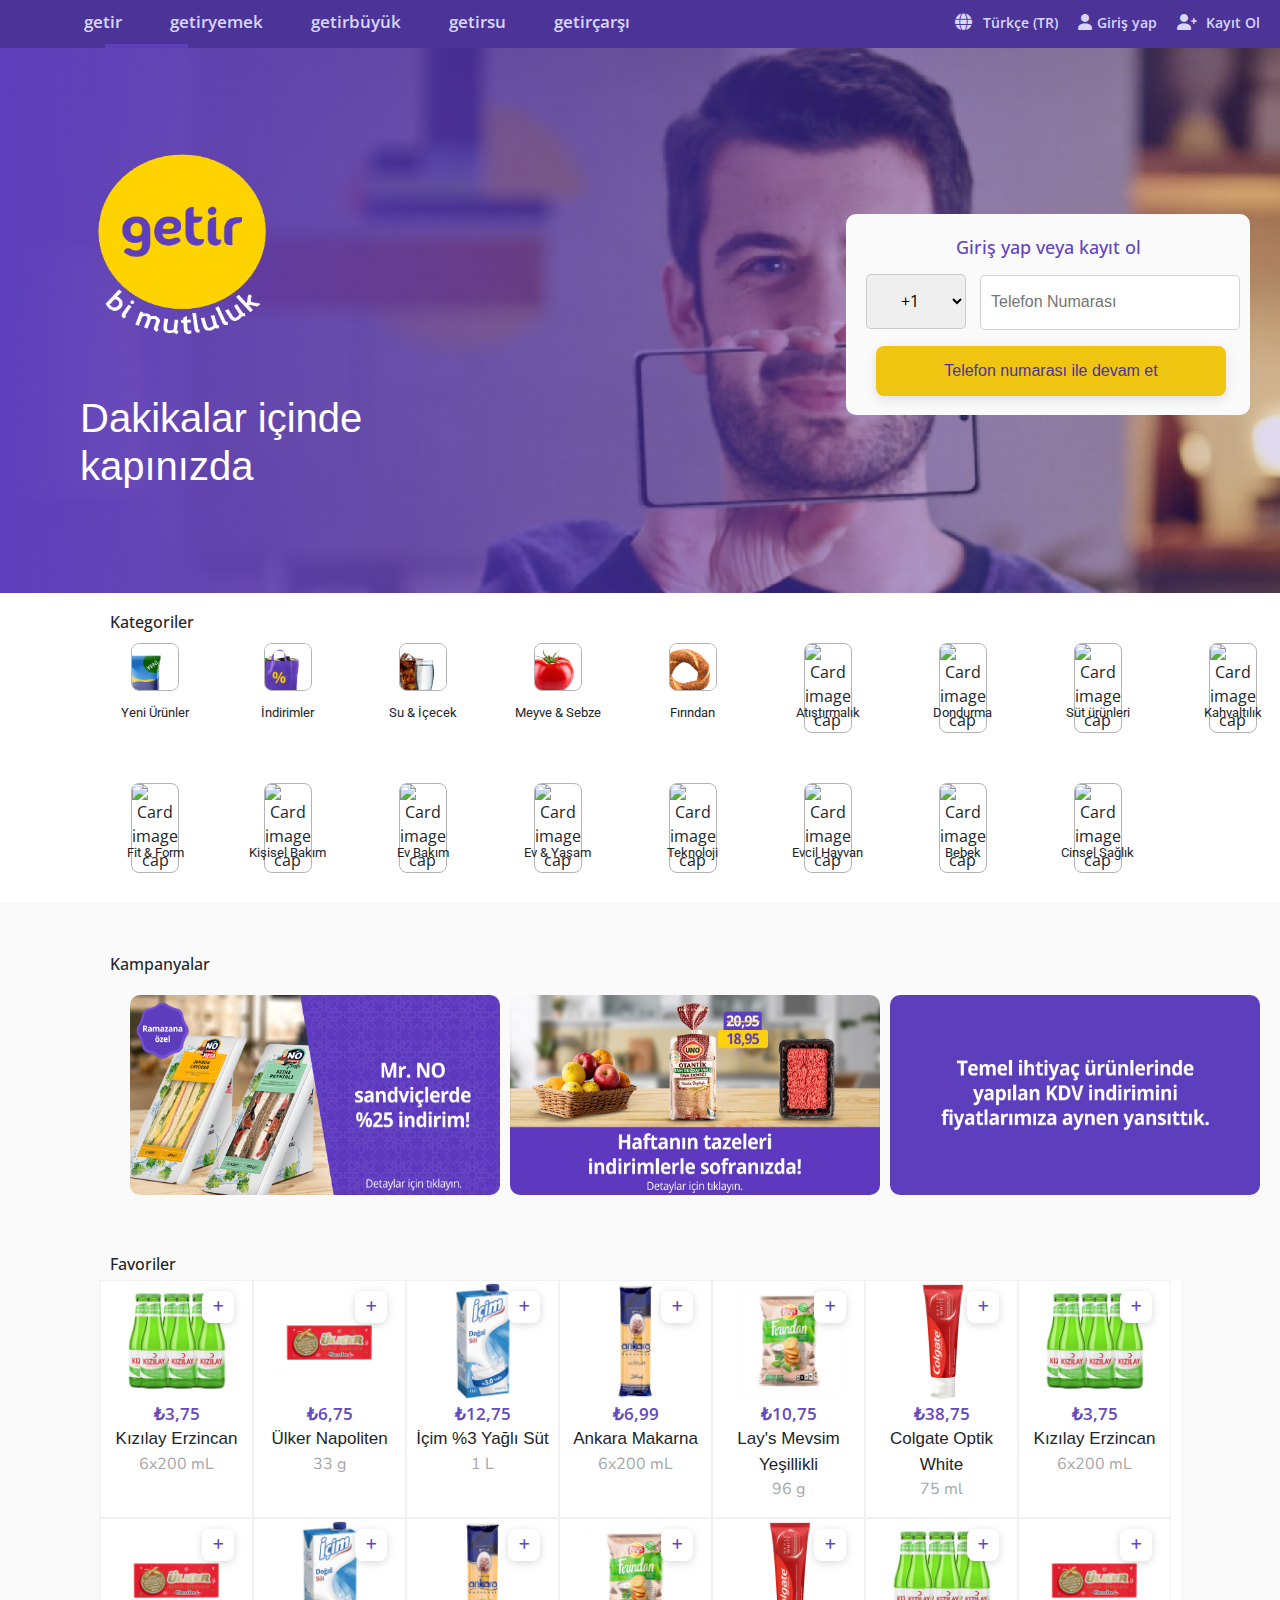
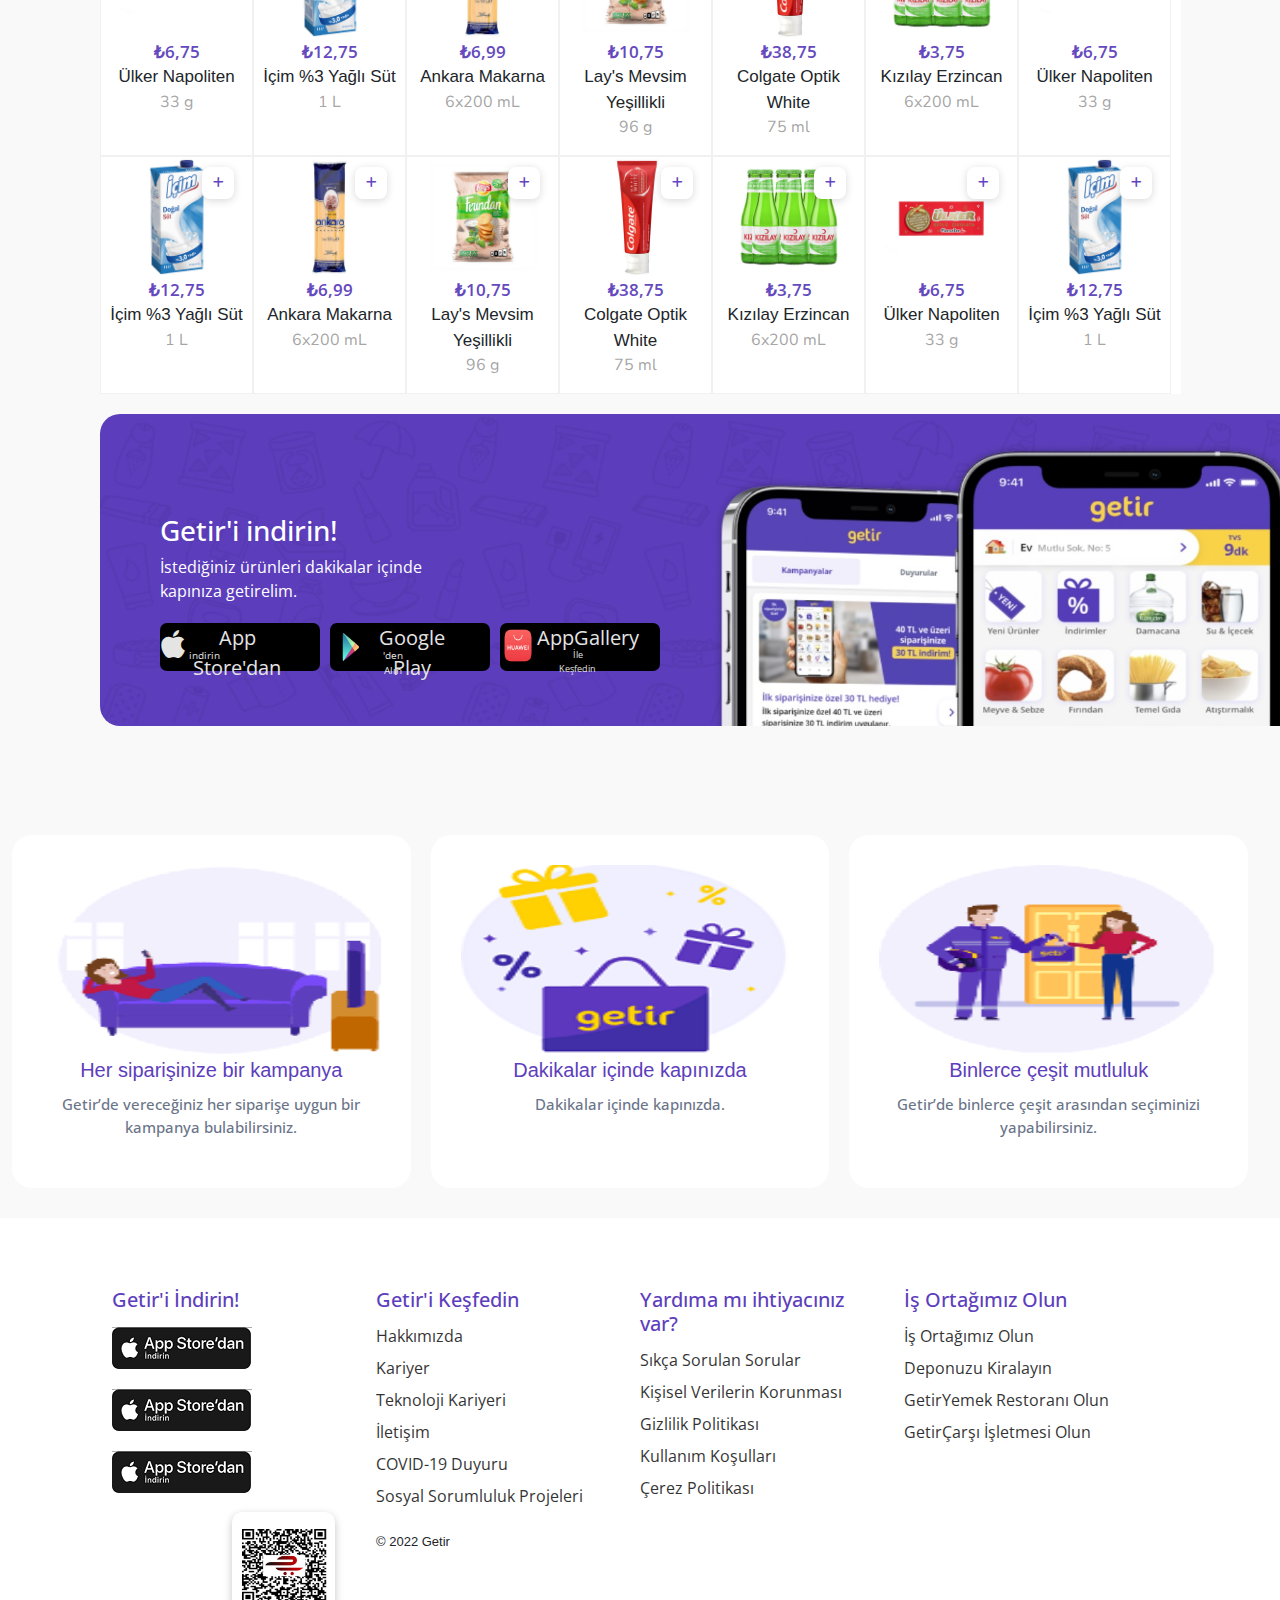
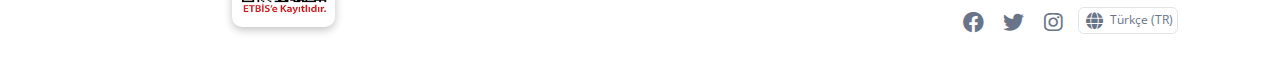
==== index.html @ e1d10ac1 "initial" ====
<!DOCTYPE html>
<html lang="en">

<head>
  <meta charset="UTF-8" />
  <meta http-equiv="X-UA-Compatible" content="IE=edge" />
  <meta name="viewport" content="width=device-width, initial-scale=1.0" />
  <link rel="stylesheet" href="style.css" />
  <link rel="stylesheet" href="./assets/bootstrap-5.1.3-dist/css/bootstrap.min.css">
  <link rel="stylesheet" href="./assets/fontawesome/css/all.css" />
 
  <!-- Kategori-->
  <link rel="preconnect" href="https://fonts.googleapis.com">
<link rel="preconnect" href="https://fonts.gstatic.com" crossorigin>
<link href="https://fonts.googleapis.com/css2?family=Nunito+Sans:wght@200&family=Open+Sans:wght@300&family=Roboto:wght@100;300;400&family=Ubuntu+Condensed&display=swap" rel="stylesheet">


  <link rel="preconnect" href="https://fonts.googleapis.com">
  <link rel="preconnect" href="https://fonts.gstatic.com" crossorigin>
  <link
    href="https://fonts.googleapis.com/css2?family=Nunito+Sans:wght@200&family=Open+Sans:wght@300&family=Ubuntu+Condensed&display=swap"
    rel="stylesheet">
  <!--HEADER-->
  <link rel="preconnect" href="https://fonts.googleapis.com">
  <link rel="preconnect" href="https://fonts.gstatic.com" crossorigin>
  <link
    href="https://fonts.googleapis.com/css2?family=Nunito+Sans:wght@200&family=Open+Sans:wght@300&family=Roboto:wght@100;300&family=Ubuntu+Condensed&display=swap"
    rel="stylesheet">



  <link rel="preconnect" href="https://fonts.googleapis.com">
  <link rel="preconnect" href="https://fonts.gstatic.com" crossorigin>
  <link href="https://fonts.googleapis.com/css2?family=Nunito+Sans:wght@200&family=Ubuntu+Condensed&display=swap"
    rel="stylesheet">



  <link rel="preconnect" href="https://fonts.googleapis.com" />
  <link rel="preconnect" href="https://fonts.gstatic.com" crossorigin />
  <link href="https://fonts.googleapis.com/css2?family=Ubuntu+Condensed&display=swap" rel="stylesheet" />

  <title>Document</title>
</head>

<body>
  
  <section class="container-fluid p-0  ">
    <div class="header  ">
       
      <div class="tab">
        <button class="tablinks " onclick="openCity(event, 'getirbutton')">
          getir
        </button>
        <button class="tablinks " onclick="openCity(event, 'getiryemek')">
          getiryemek
        </button>
        <button class="tablinks "  onclick="openCity(event, 'getiryemek')">
          getirbüyük
        </button>
        <button class="tablinks " onclick="openCity(event, 'getiryemek')">
          getirsu
        </button>
        <button class="tablinks" onclick="openCity(event, 'getiryemek')">
          getirçarşı
        </button>
      </div>
      <div class="tab-left">
          <button class="left-btn" id="lnBtn">
            <a><i class="fa-solid fa-globe lan-icon"></i></a> <span class="ln-title">Türkçe (TR)</span>
          </button>
          <button class="left-btn" id="signinBtn" onclick="showSignInModal()">
            <i class="fa-solid fa-user hdr-btn"></i><span class="ln-title">Giriş yap</span> 
          </button>
          <button class="left-btn" id="signUpBtn" type="button" onclick="showSignUpModal()">
            <i class="fa-solid fa-user-plus hdr-btn"></i>
            <span class="ln-title">Kayıt Ol</span>  
          </button>
  
        </div>
  
    </div>

    <div id="getirbutton" class="tabcontent">
      <div class="slider">
        <div class="slide">
          <div class="slide-image">
            <img src="assets/images/slide1.png" />
          </div>
          <div class="slide-image">
            <img src="assets/images/slider2.jpg" />
          </div>
          <div class="slide-image">
            <img src="assets/images/slider3.jpg" />
          </div>
          <div class="slide-image">
            <img src="assets/images/slider4.jpg" />
          </div>
        </div>
        <div class="slide-right">
          <img src="assets/images/getirlogo.png" class="logo" />
          <h3 class="slogan">Dakikalar içinde kapınızda</h3>
        </div>
        <div class="slide-left">
          <div class="title-left">
            <span>
              Giriş yap veya kayıt ol
            </span>
          </div>
          <div class="phone-num mt-4">
            <form class="cntry-code2">
              <select class="cntry-code">
                <option value="1">+1</option>
                <option value="2">+2</option>
                <option value="3">+3</option>
                <option value="4">+4</option>
              </select>

              <input class="entr-phne" type="tel" placeholder="Telefon Numarası">

          </div>
          <button class="phone-btn" type="button" onclick="showSignInModal()">
            Telefon numarası ile devam et

          </button>
        </div>

      </div>
      <h6 class="title-cat">Kategoriler</h6>
      <div class="category">

        <div class="cat-img">
          <div class="card-category-cont">
            <img class="card-img-top" src="assets/images/yeniürün.jpeg" alt="Card image cap" id="yeniurunımg" onclick="openCategoryPage()">
             <div class="card-body">
             <span class="card-text-s">Yeni Ürünler</span>
            </div>
          </div>
          <div class="card-category-cont">
            <img class="card-img-top" src="assets/images/indirim.jpeg" alt="Card image cap" id="indirimlerımg"onclick="openCategoryPage()" >
            <div class="card-body">
              <p class="card-text-s">İndirimler</p>
            </div>
          </div>
          <div class="card-category-cont">
            <img class="card-img-top" src="assets/images/suicecek.jpeg" alt="Card image cap" id="suicecekImg" onclick="openCategoryPage()">
            <div class="card-body">
              <p class="card-text-s">Su & İçecek</p>
            </div>
          </div>

          <div class="card-category-cont">
            <img class="card-img-top" src="assets/images/meyvesbze.jpeg" alt="Card image cap" id="meyvesebzeImg" onclick="openCategoryPage()">
            <div class="card-body">
              <p class="card-text-s">Meyve & Sebze</p>
            </div>
          </div>
          <div class="card-category-cont">
            <img class="card-img-top" src="assets/images/fırından.jpeg" alt="Card image cap" id="fırındanImg" onclick="openCategoryPage()">
            <div class="card-body">
              <p class="card-text-s">Fırından</p>
            </div>
          </div>
          <div class="card-category-cont">
            <img class="card-img-top" src="https://cdn.getir.com/cat/56dfe03cf82055030022cdc0_1619242841966_1619242842053.jpeg" alt="Card image cap"id="atıstırmalıkImg" onclick="openCategoryPage()">
            <div class="card-body">
              <p class="card-text-s">Atıştırmalık</p>
            </div>
          </div>
          <div class="card-category-cont">
            <img class="card-img-top" src="https://cdn.getir.com/cat/55bca8484dcda90c00e3aa80_1619242741382_1619242741482.jpeg" alt="Card image cap"id="dondurmaImg" onclick="openCategoryPage()">
            <div class="card-body">
              <p class="card-text-s">Dondurma</p>
            </div>
          </div>

          <div class="card-category-cont">
            <img class="card-img-top" src="https://cdn.getir.com/cat/5cfe685e25d48100016b7ea6_b05535e0-a936-4c79-8d89-10db178a928c.jpeg" alt="Card image cap" onclick="openCategoryPage()">
            <div class="card-body">
              <p class="card-text-s">Süt ürünleri</p>
            </div>
          </div>
          <div class="card-category-cont">
            <img class="card-img-top" src="http://cdn.getir.com/cat/61a78ebbdea800061135fd19_1ae7279d-6ab8-4ee1-b58b-9a29695ad314.jpeg" alt="Card image cap" onclick="openCategoryPage()">
            <div class="card-body">
              <p class="card-text-s">Kahvaltılık</p>
            </div>
          </div>
          <div class="card-category-cont">
            <img class="card-img-top" src="http://cdn.getir.com/cat/551430043427d5010a3a5c5d_1619242660025_1619242660107.jpeg" alt="Card image cap" onclick="openCategoryPage()">
            <div class="card-body">
              <p class="card-text-s">Yiyecek</p>
            </div>
          </div>
          <div class="card-category-cont">
            <img class="card-img-top" src="http://cdn.getir.com/cat/57e2996551f3ee030027e28b_1619242858559_1619242858642.jpeg" alt="Card image cap" onclick="openCategoryPage()">
            <div class="card-body">
              <p class="card-text-s">Fit & Form</p>
            </div>
          </div>
          <div class="card-category-cont">
            <img class="card-img-top" src="http://cdn.getir.com/cat/551430043427d5010a3a5c5c_1619242651249_1619242651335.jpeg" alt="Card image cap" onclick="openCategoryPage()">
            <div class="card-body">
              <p class="card-text-s">Kişisel Bakım</p>
            </div>
          </div>
          <div class="card-category-cont">
            <img class="card-img-top" src="http://cdn.getir.com/cat/55449fdf02632e11003c2da8_1619242719523_1619242719602.jpeg" alt="Card image cap" onclick="openCategoryPage()">
            <div class="card-body">
              <p class="card-text-s">Ev Bakım</p>
            </div>
          </div>
          <div class="card-category-cont">
            <img class="card-img-top" src="https://cdn.getir.com/cat/5b06b056b883b700044e3e4c_1619242916956_1619242917048.jpeg" alt="Card image cap" onclick="openCategoryPage()">
            <div class="card-body">
              <p class="card-text-s">Ev & Yaşam</p>
            </div>
          </div>
          <div class="card-category-cont">
            <img class="card-img-top" src="http://cdn.getir.com/cat/551430043427d5010a3a5c62_1619242697597_1619242697702.jpeg" alt="Card image cap" onclick="openCategoryPage()">
            <div class="card-body">
              <p class="card-text-s">Teknoloji</p>
            </div>
          </div>
          <div class="card-category-cont">
            <img class="card-img-top" src="https://cdn.getir.com/cat/551430043427d5010a3a5c63_1619242711604_1619242711687.jpeg" alt="Card image cap" onclick="openCategoryPage()">
            <div class="card-body">
              <p class="card-text-s">Evcil Hayvan</p>
            </div>
          </div>
          <div class="card-category-cont">
            <img class="card-img-top" src="http://cdn.getir.com/cat/551430043427d5010a3a5c5b_1619242620186_1619242620271.jpeg" alt="Card image cap" onclick="openCategoryPage()">
            <div class="card-body">
              <p class="card-text-s">Bebek</p>
            </div>
          </div>
          <div class="card-category-cont">
            <img class="card-img-top" src="https://cdn.getir.com/cat/559c07b093be370c0063dd29_a16cbca7-4f5a-46fc-8f45-45d8e899f57d.jpeg" alt="Card image cap" onclick="openCategoryPage()">
            <div class="card-body">
              <p class="card-text-s">Cinsel Sağlık</p>
            </div>
          </div>
          
        </div>
      </div>


      <div class="campaign">
        <h6 class="title-cat t-camp">Kampanyalar</h6>
        <div class="camp-image">
          <img src="assets/images/kmpn1.jpeg" alt="" class="camp-img img" id="lastClone">
        </div>
        <div class="camp-image">
          <img src="assets/images/kmpn2.jpeg" alt="" class="camp-img img">

        </div>
        <div class="camp-image">
          <img src="assets/images/kmpn3.jpeg" alt="" class="camp-img img">

        </div>
        <div class="camp-image">
          <img src="assets/images/kmpn4.jpeg" alt="" class="camp-img2 img">

        </div>
        <div class="camp-image">
          <img src="assets/images/kmpn4.jpeg" alt="" class="camp-img2 img">

        </div>
        <div class="camp-image">
          <img src="assets/images/kmpn1.jpeg" alt="" class="camp-img2 img" id="firstClone">

        </div>

      </div>

      <h6 class="title-cat t-camp">Favoriler</h6>
      <div class="fav-product">
        <div class="product-card">
          <div class="p-image">
            <img src="assets/images/soda.jpeg" alt="" class="p-img">
            <p class="p-price">₺3,75</p>
            <h7 class="p-name">Kızılay Erzincan</h7>
            <p class="p-width"> 6x200 mL </p>

          </div>
           <div class="add-btn-container">
          <i class="fa-solid fa-plus add-btn-fav" onclick="showSignInModal()"></i>
          </div>
        </div>
        <div class="product-card">
          <div class="p-image">
            <img src="assets/images/çikolata.jpeg" alt="" class="p-img">
            <p class="p-price">₺6,75</p>
            <h7 class="p-name">Ülker Napoliten</h7>
            <p class="p-width"> 33 g </p>

          </div>
          <div class="add-btn-container">
            <i class="fa-solid fa-plus add-btn-fav" onclick="showSignInModal()"></i>
            </div>
        </div>
        <div class="product-card">
          <div class="p-image">
            <img src="assets/images/süt.jpeg" alt="" class="p-img">
            <p class="p-price">₺12,75</p>
            <h7 class="p-name">İçim %3 Yağlı Süt</h7>
            <p class="p-width"> 1 L </p>
          </div>
          <div class="add-btn-container">
            <i class="fa-solid fa-plus add-btn-fav" onclick="showSignInModal()"></i>
            </div>
        </div>
        <div class="product-card">
          <div class="p-image">
            <img src="assets/images/makarna.jpeg" alt="" class="p-img">
            <p class="p-price">₺6,99</p>
            <h7 class="p-name">Ankara Makarna</h7>
            <p class="p-width"> 6x200 mL </p>
          </div>
          <div class="add-btn-container">
            <i class="fa-solid fa-plus add-btn-fav" onclick="showSignInModal()"></i>
            </div>
        </div>
        <div class="product-card">
          <div class="p-image">
            <img src="assets/images/cips.jpeg" alt="" class="p-img">
            <p class="p-price">₺10,75</p>
            <h7 class="p-name">Lay's Mevsim Yeşillikli</h7>
            <p class="p-width"> 96 g </p>

          </div>
          <div class="add-btn-container">
            <i class="fa-solid fa-plus add-btn-fav" onclick="showSignInModal()"></i>
            </div>
        </div>
        <div class="product-card">
          <div class="p-image">
            <img src="assets/images/mcun.jpeg" alt="" class="p-img">
            <p class="p-price">₺38,75</p>
            <h7 class="p-name">Colgate Optik White</h7>
            <p class="p-width">75 ml </p>

          </div>
          <div class="add-btn-container">
            <i class="fa-solid fa-plus add-btn-fav" onclick="showSignInModal()"></i>
            </div>
        </div>
        <div class="product-card">
          <div class="p-image">
            <img src="assets/images/soda.jpeg" alt="" class="p-img">
            <p class="p-price">₺3,75</p>
            <h7 class="p-name">Kızılay Erzincan</h7>
            <p class="p-width"> 6x200 mL </p>

          </div>
          <div class="add-btn-container">
            <i class="fa-solid fa-plus add-btn-fav" onclick="showSignInModal()"></i>
            </div>
        </div>
        <div class="product-card">
          <div class="p-image">
            <img src="assets/images/çikolata.jpeg" alt="" class="p-img">
            <p class="p-price">₺6,75</p>
            <h7 class="p-name">Ülker Napoliten</h7>
            <p class="p-width"> 33 g </p>

          </div>
          <div class="add-btn-container">
            <i class="fa-solid fa-plus add-btn-fav" onclick="showSignInModal()"></i>
            </div> 
        </div>
        <div class="product-card">
          <div class="p-image">
            <img src="assets/images/süt.jpeg" alt="" class="p-img">
            <p class="p-price">₺12,75</p>
            <h7 class="p-name">İçim %3 Yağlı Süt</h7>
            <p class="p-width"> 1 L </p>
          </div>
          <div class="add-btn-container">
            <i class="fa-solid fa-plus add-btn-fav" onclick="showSignInModal()"></i>
            </div>
        </div>
        <div class="product-card">
          <div class="p-image">
            <img src="assets/images/makarna.jpeg" alt="" class="p-img">
            <p class="p-price">₺6,99</p>
            <h7 class="p-name">Ankara Makarna</h7>
            <p class="p-width"> 6x200 mL </p>
          </div>
          <div class="add-btn-container">
            <i class="fa-solid fa-plus add-btn-fav" onclick="showSignInModal()"></i>
            </div>
        </div>
        <div class="product-card">
          <div class="p-image">
            <img src="assets/images/cips.jpeg" alt="" class="p-img">
            <p class="p-price">₺10,75</p>
            <h7 class="p-name">Lay's Mevsim Yeşillikli</h7>
            <p class="p-width"> 96 g </p>

          </div>
          <div class="add-btn-container">
            <i class="fa-solid fa-plus add-btn-fav" onclick="showSignInModal()"></i>
            </div>
        </div>
        <div class="product-card">
          <div class="p-image">
            <img src="assets/images/mcun.jpeg" alt="" class="p-img">
            <p class="p-price">₺38,75</p>
            <h7 class="p-name">Colgate Optik White</h7>
            <p class="p-width">75 ml </p>

          </div>
          <div class="add-btn-container">
            <i class="fa-solid fa-plus add-btn-fav" onclick="showSignInModal()"></i>
            </div>
        </div>
        <div class="product-card">
          <div class="p-image">
            <img src="assets/images/soda.jpeg" alt="" class="p-img">
            <p class="p-price">₺3,75</p>
            <h7 class="p-name">Kızılay Erzincan</h7>
            <p class="p-width"> 6x200 mL </p>

          </div>
          <div class="add-btn-container">
            <i class="fa-solid fa-plus add-btn-fav" onclick="showSignInModal()"></i>
            </div>
        </div>
        <div class="product-card">
          <div class="p-image">
            <img src="assets/images/çikolata.jpeg" alt="" class="p-img">
            <p class="p-price">₺6,75</p>
            <h7 class="p-name">Ülker Napoliten</h7>
            <p class="p-width"> 33 g </p>

          </div>
          <div class="add-btn-container">
            <i class="fa-solid fa-plus add-btn-fav" onclick="showSignInModal()"></i>
            </div>
        </div>
        <div class="product-card">
          <div class="p-image">
            <img src="assets/images/süt.jpeg" alt="" class="p-img">
            <p class="p-price">₺12,75</p>
            <h7 class="p-name">İçim %3 Yağlı Süt</h7>
            <p class="p-width"> 1 L </p>
          </div>
          <div class="add-btn-container">
            <i class="fa-solid fa-plus add-btn-fav" onclick="showSignInModal()"></i>
            </div>
        </div>
        <div class="product-card">
          <div class="p-image">
            <img src="assets/images/makarna.jpeg" alt="" class="p-img">
            <p class="p-price">₺6,99</p>
            <h7 class="p-name">Ankara Makarna</h7>
            <p class="p-width"> 6x200 mL </p>
          </div>
          <div class="add-btn-container">
            <i class="fa-solid fa-plus add-btn-fav" onclick="showSignInModal()"></i>
            </div>
        </div>
        <div class="product-card">
          <div class="p-image">
            <img src="assets/images/cips.jpeg" alt="" class="p-img">
            <p class="p-price">₺10,75</p>
            <h7 class="p-name">Lay's Mevsim Yeşillikli</h7>
            <p class="p-width"> 96 g </p>

          </div>
          <div class="add-btn-container">
            <i class="fa-solid fa-plus add-btn-fav" onclick="showSignInModal()"></i>
            </div>
        </div>
        <div class="product-card">
          <div class="p-image">
            <img src="assets/images/mcun.jpeg" alt="" class="p-img">
            <p class="p-price">₺38,75</p>
            <h7 class="p-name">Colgate Optik White</h7>
            <p class="p-width">75 ml </p>

          </div>
          <div class="add-btn-container">
            <i class="fa-solid fa-plus add-btn-fav" onclick="showSignInModal()"></i>
            </div>
        </div>
        <div class="product-card">
          <div class="p-image">
            <img src="assets/images/soda.jpeg" alt="" class="p-img">
            <p class="p-price">₺3,75</p>
            <h7 class="p-name">Kızılay Erzincan</h7>
            <p class="p-width"> 6x200 mL </p>

          </div>
          <div class="add-btn-container">
            <i class="fa-solid fa-plus add-btn-fav" onclick="showSignInModal()"></i>
            </div>
        </div>
        <div class="product-card">
          <div class="p-image">
            <img src="assets/images/çikolata.jpeg" alt="" class="p-img">
            <p class="p-price">₺6,75</p>
            <h7 class="p-name">Ülker Napoliten</h7>
            <p class="p-width"> 33 g </p>

          </div>
          <div class="add-btn-container">
            <i class="fa-solid fa-plus add-btn-fav" onclick="showSignInModal()"></i>
            </div>
        </div>
        <div class="product-card">
          <div class="p-image">
            <img src="assets/images/süt.jpeg" alt="" class="p-img">
            <p class="p-price">₺12,75</p>
            <h7 class="p-name">İçim %3 Yağlı Süt</h7>
            <p class="p-width"> 1 L </p>
          </div>
          <div class="add-btn-container">
            <i class="fa-solid fa-plus add-btn-fav" onclick="showSignInModal()"></i>
            </div>
        </div>









      </div>

      <div class="getir-banner">
        <img src="assets/images/banner.jpg" class="banner-img">
        <div class="banner-right">
          <h3 class="">Getir'i indirin!</h3>
          <p>İstediğiniz ürünleri dakikalar içinde kapınıza getirelim.</p>
          <div class="app-container">
            <div class="app-btn">
              <div class="title-icon">
                <i class="fa-brands fa-apple app-icon"></i>

                <p class="app-title">App Store'dan </p>
              </div>
              <span class="down">indirin</span>

            </div>
            <div class="app-btn">
              <div class="title-icon">
                <img src="assets/images/googleplay.png" class="googleplay">

                <p class="app-title">Google Play </p>
              </div>
              <span class="gp-title">'den Alın</span>

            </div>
            <div class="app-btn">
              <div class="title-icon">
                <img src="assets/images/appgallery.png" class="appgallery">

                <p class="app-title">AppGallery </p>
                <span class="gal-title">İle Keşfedin</span>
              </div>


            </div>
          </div>

        </div>
      </div>
    </div> <!-- getir button bitiş SİLME-->

    <div id="getiryemekbutton" class="tabcontent"></div>
  </section>
  <section class="card-down container-fluid">
    <div class="card1">
      <img src="assets/images/card1.png" class="card-img">
      <p class="card-title">Her siparişinize bir kampanya</p>
      <p class="card-desc">Getir’de vereceğiniz her siparişe uygun bir kampanya bulabilirsiniz.</p>
    </div>
    <div class="card1">
      <img src="assets/images/x.png" class="card-img">
      <p class="card-title">Dakikalar içinde kapınızda</p>
      <p class="card-desc">Dakikalar içinde kapınızda.</p>
    </div>
    <div class="card1">
      <img src="assets/images/card2.png" class="card-img">
      <p class="card-title">Binlerce çeşit mutluluk</p>
      <p class="card-desc">Getir’de binlerce çeşit arasından seçiminizi yapabilirsiniz.</p>
    </div>

  </section>
  <div class="footer-clean">
    <footer>
      <div class="container-fluid">
        <div class="row footer-des ">
          <div class="col-sm-4 col-md-3 item ">
            <h5>Getir'i İndirin!</h5>
            <div class="app-container2">
              <img src="assets/images/appstore.png" class="footer-app">
              <img src="assets/images/appstore.png" class="footer-app">
              <img src="assets/images/appstore.png" class="footer-app">
            </div>
          </div>
          <div class="col-sm-4 col-md-3 item ">
            <h5>Getir'i Keşfedin</h5>
            <ul>
              <li><a href="#">Hakkımızda</a></li>
              <li><a href="#">Kariyer</a></li>
              <li><a href="#">Teknoloji Kariyeri</a></li>
              <li><a href="#">İletişim</a></li>
              <li><a href="#">COVID-19 Duyuru</a></li>
              <li><a href="#">Sosyal Sorumluluk Projeleri</a></li>
            </ul>
          </div>
          <div class="col-sm-4 col-md-3 item qr">
            <h5>Yardıma mı ihtiyacınız var?</h5>
            <ul>
              <li><a href="#">Sıkça Sorulan Sorular</a></li>
              <li><a href="#">Kişisel Verilerin Korunması</a></li>
              <li><a href="#">Gizlilik Politikası</a></li>
              <li><a href="#">Kullanım Koşulları</a></li>
              <li><a href="#">Çerez Politikası</a></li>

            </ul>
          </div>
          <div class="col-sm-4 col-md-3 item qr">
            <h5>İş Ortağımız Olun</h5>
            <ul>
              <li><a href="#">İş Ortağımız Olun</a></li>
              <li><a href="#">Deponuzu Kiralayın</a></li>
              <li><a href="#">GetirYemek Restoranı Olun</a></li>
              <li><a href="#">GetirÇarşı İşletmesi Olun</a></li>
            </ul>
          </div>
          <div class="col-sm-4 col-md-3 item qr ">
            <div class="qr-img"></div>
            <img src="assets/images/qr.png" class="qr-image">

          </div>

          <div class=" col-sm-4 col-md-3 ">


            <p class="copyright"> © 2022 Getir </p>


          </div>
          <div class="icon">
            <a><i class="fa-brands fa-facebook icons"></i> </a>
            <a><i class="fa-brands fa-twitter icons"> </i></a>
            <a><i class="fa-brands fa-instagram icons"></i> </a>
            <div class="language">
              <a><i class="fa-solid fa-globe lan-icon"></i> </a>
              <p>Türkçe (TR)</p>
            </div>
          </div>
        </div>
      </div>
    </footer>
  </div>

  <!--MODAL PART-->

  <div id="changeLanguageModal" class="getir-modals">

    <!-- Modal content -->
    <div class="modal-content-language">
      <span class="close-Language-Modal" id="closeLN">&times;</span>
      <h7 class="modal-title">Dil değiştir</h7>

      <div class="form-check-lan">
        <input class="form-check-input1" type="radio" name="flexRadioDefault" id="trbtn" checked>
        <label class="form-check-label1" for="flexRadioDefault1">
          Türkçe
        </label>
        <img class="ln-tr-flag" src="assets/images/tr-flag.png">
        <hr class="new">

        <input class="form-check-input2" type="radio" name="flexRadioDefault" id="engbtn">
        <label class="form-check-label2" for="flexRadioDefault2">
          English
        </label>
        <img class="lan-flag" src="assets/images/usa.jpg">

      </div>
      <button class="update-btn2" id="upBtn">Güncelle</button>
    </div>

  </div>


  <div id="signInUpModal" class="getir-modals">

    <!-- Modal content Giriş yap -->
    <div class="modal-content-signIn">
      <span class="close-signIn-model" id="closeSignIn">&times;</span>
      <h7 class="modal-title">Giriş yap veya kayıt ol</h7>

      <div class="phone-num mt-4">
        <form class="cntry-code2">
          <select class="cntry-code">
            <option value="1">+1</option>
            <option value="2">+2</option>
            <option value="3">+3</option>
            <option value="4">+4</option>
          </select>

          <input class="entr-phne" type="tel" placeholder="Telefon Numarası" id="phonenum">

      </div>
      <button class="phone-btn" type="button" id="phoneBtn" onclick="showSignUpModal() ">
        Telefon numarası ile devam et

      </button>
      <p class="kvkk-info">Kişisel verilerinize dair Aydınlatma Metni için <a
          href="https://getir.com/yardim/kvkk/"><strong>tıklayınız.</strong></a>
      </p>
      <div class="modal-down">
        <p>Hala kayıt olmadınız mı? <a href="#" id="movesignup" onclick="showSignUpModal() "><strong>Kayıt Ol</strong></a></p>
      </div>
    </div>

  </div>
  <div id="signUp" class="getir-modals">

    <!-- Modal content -->
    <div class="modal-content-signup">
      <span class="close-signUp-modal" id="closeSignUp">&times;</span>
      <h7 class="modal-title "><strong>Kayıt Ol</strong></h7>

      <div class="phone-num mt-4">
        <form class="cntry-code2">
          <select class="cntry-code">
            <option value="1">+1</option>
            <option value="2">+2</option>
            <option value="3">+3</option>
            <option value="4">+4</option>
          </select>

          <input class="entr-phne" type="tel" placeholder="Telefon Numarası">

      </div>
      <form class="sign-up">
        <div class="mb-3 form-style">
          <input type="text" class=" form-cntrl" placeholder="Ad Soyad">


        </div>
        <div class="mb-3 form-style">

          <input type="email" class=" form-cntrl" id="exampleInputEmail1" aria-describedby="emailHelp"
            placeholder="E-mail">

        </div>
        <div class="check-model3">
          <input type="checkbox" checked="checked" class="checkbox-m3">
          <span class="checkmarkk"></span>
          <p class="check-desc">Getir'in bana özel kampanya, tanıtım fırsatlarından haberdar olmak istiyorum.</p>
        </div>
      </form>
      <ul class="desc-kvkk-inf">
        <li>
          <p class="kvkk-info">Kayıt olmakla<a href="https://getir.com/yardim/kullanim-kosullari/"> Kullanım
              Koşulları</a>'nı onaylamış olursunuz. </p>
        </li>
        <li>
          <p class="kvkk-info">Kişisel verilerinize dair Aydınlatma Metni için <a
              href="https://getir.com/yardim/kvkk/">tıklayınız.</a></p>
        </li>
      </ul>
      <div class="">
        <button class="signup-btn">Kayıt Ol</button>
      </div>
      <div class="modal-down">
        <p>Getir'e üyeyseniz <a href="#" id="movesignin" onclick="showSignInModal()">Giriş yap </a></p>
      </div>
    </div>

  </div>


  <script src="getir.js"></script>
  <script src="index.js"></script>

</body>

</html>
---- style.css ----
:root {
  --bg-color: #4c3398;
  --bttn-color: #5d3ebc;
  --ornge-clr:#f0c512;
  --color-gray-storm:#697488;
  --font-fam: "Ubuntu Condensed", sans-serif;
  --white-col:white;
  --getir-color:#ffd300;
}
body {
  position: relative;
  margin: 0px;
  font-family: "Open Sans", "Helvetica Neue", Helvetica, Arial, "sans-serif";
}
.container-fluid {
  max-width: 1500px;
  width: 100%;
  font-family: var(--font-fam);
  background-color: rgb(249 249 250);
}

*{
  margin:0;
  padding: 0;
  font-family: "Open Sans", "Helvetica Neue", Helvetica, Arial, "sans-serif";
}

.header {
 width: 100%;
 position: relative;
 display: flex;
 color: var(--white-col);
 background-color: var(--bg-color) ;

}
.tab{
 display: flex;
 width: 100%;
}
.tablinks {
 border: none;
 color: rgb(215 214 251);
 border-top: 10px;
 text-align: center;
 font-size: 17px;
 border-top-left-radius: 10px;
 border-top-right-radius: 10px;
 font-weight: 600;
 position: relative;
 padding: 5px 22px;
 background-color: transparent;
 text-align: center;
 text-decoration: none;
 display: inline-block;
 margin: 4px 2px;
 cursor: pointer;
 left: 60px;
}

.tab .tablinks:hover {
 background-color: var(--bttn-color);
}
.tab .tablinks:active {
 background-color: var(--bttn-color);
 color: var(--ornge-clr);
}
.tab .tablinks:focus{
 color: var(--ornge-clr);
}
.tab-left{
 width: 720px;
 display: flex;
 justify-content: flex-end;
 margin-left: 120px;

}
.left-btn{
 border: none;
 color: rgb(215 214 251);
 border-top: 10px;
 background-color: var(--bg-color);
 margin-right: 20px;
}
/**/
.getir-modals {
  display: none; /* Hidden by default */
  position: fixed; /* Stay in place */
  z-index: 1; /* Sit on top */
  padding-top: 340px; /* Location of the box */
  top: 0;
  width: 100%; /* Full width */
  height: 100%; /* Full height */
  background-color: rgb(167, 31, 31); /* Fallback color */
  background-color: rgba(0,0,0,0.4); /* Black w/ opacity */
}

/* Modal Content */
.modal-content-language {
  background-color: #fefefe;
  margin: auto;
  padding: 20px;
  border: 1px solid #888;
  width: 445px;
  height:298px;
  text-align: center;
  border-radius: 10px;
  align-items: center;

}
.modal-content-signIn {
  background-color: #fefefe;
  margin: auto;
  padding: 20px;
  border: 1px solid #888;
  width: 446px;
  height:338px;
  text-align: center;
  border-radius: 10px;
  align-items: center;
  position: relative;
  bottom:100px;

}
.modal-content-signIn .phone-num{
  top:20px;
}
.modal-content-signIn .phone-btn{
  top:30px;
}
.modal-content-signIn .close-signIn-model{
  color: #000000;
  float: right;
  font-size: 28px;
  font-weight: bold;
}
.close-signIn-model:hover,
.close-signIn-model:focus {
  
  text-decoration: none;
  cursor: pointer;
}

.modal-content-signup{
  background-color: #fefefe;
  margin: auto;
  padding: 20px;
  border: 1px solid #888;
  width: 446px;
  height:613px;
  text-align: center;
  border-radius: 10px;
  align-items: center;
  position: relative;
  bottom:200px;
  
  

}
.modal-content-signup .phone-num{
  top:20px;
  margin-right: 0px;
}
.modal-content-signup .entr-phne{
  width: 271px;
  height: 55px; 
}
.modal-content-signup .cntry-code{
  width:100px;
  position:relative;
  right:20px;
 
}
input[type=checkbox] {
  accent-color: var(--bttn-color);
}

.modal-content-signup ul{
  position: relative;
  top:20px;
  right:10px;
 }
 .modal-content-signup ul li{
 color:rgb(93 62 188);
 }

 .modal-content-signup ul a{
 color:rgb(123 98 200);
  
 }
 .desc-kvkk-inf{
   margin-top: 0px;
 }

.modal-content-signup .kvkk-info{
 position: relative;
 margin-top: 0px;

}
.modal-content-signup .close-signUp-modal{
  color: #000000;
  float: right;
  font-size: 28px;
  font-weight: bold;
}

.close-signUp-modal:hover,
.close-signUp-modal:focus {
  
  text-decoration: none;
  cursor: pointer;
}
.modal-content-signup .modal-down{
  width: 445px;
  margin-top:20px;
  height:65px;
  right:0;
  text-align: center;
  
 
}
.modal-content-signup .modal-down p{
 font-size:15px;
 color:rgb(105, 112, 122);
 position: relative;
 top:20px;
}
.modal-content-signup .modal-down a{
  font-size:15px;
  color:rgb(93 62 188);
  text-decoration: none;
  
 }
.check-model3{
  margin-top:60px;
  display: flex;
}

.checkbox-m3{
  position: relative;
  width:30px;
  height: 30px;
  margin-right: 10px;
 
}
.signup-btn{
  width: 400px;
  margin-top:50px;
  height:50px;
  border-radius: 8px;
  background-color: rgb(93 62 188);
  color:var(--white-col);
  border:none;
}

.check-desc{
  color:rgb(184 184 184);
  font-size:13px;
  text-align: justify;
}

.form-style{
  position: relative;
  top:40px;
}
.form-cntrl{
  height:60px ;
  width:400px;
  border-radius:5px;
  border-color: #a4a3a37d;
  border-width: 1.5px;
}
.form-cntrl:hover{

border:2px solid var(--bttn-color);  
}
.signup-btn:hover{
  background-color:#7652e1;
}








/* The Close Button */
.close-Language-Modal {
 
  color: #000000;
  float: right;
  font-size: 28px;
  font-weight: bold;
}

.close-Language-Modal:hover,
.close-Language-Modal:focus {
  
  text-decoration: none;
  cursor: pointer;
}
.modal-title{
  color:var(--bttn-color);
  font-size: 17px;
  position: relative;
  top:10px;
}

.form-check-lan{
  border:1px solid rgba(0, 0, 0, 0.094);
  border-radius: 8px;
  width:400px;
  padding-top:10px;
  position:relative;
  top:30px;
  display: block;
  height:100px;
}
.form-check-label1{
  display: flex;
  position: relative;
  bottom:20px;
  left:50px;
   color:var(--bg-color);
}
.form-check-label2{
  display: flex;
  position: relative;
  bottom:45px;
  left:50px;
   color:var(--bg-color);
}
.form-check-input1{
  position: relative;
  display: flex;
  top:5px;
  left:20px;

}
.form-check-input2{
  position: relative;
  display: flex;
  bottom:20px;
  left:20px;

}
hr{
 background-color:rgba(128, 128, 128, 0.349)!important;
 position: relative;
 bottom:20px;
}

.lan-flag{
  width: 20px;
  height: 20px;
 position: absolute;
 bottom:10px;
 margin-left:160px;
 
}
.ln-tr-flag{
  width: 18px;
  height: 18px;
 position: absolute;
 bottom:60px;
 margin-left:160px;
}
input[type="radio"] {
  
  
  /* Add if not using autoprefixer */
  -webkit-appearance: none;
  /* Remove most all native input styles */
  appearance: none;
 
  /* Not removed via appearance */
  margin: 0;
  font: inherit;
  color: rgba(128, 128, 128, 0.418);
  width: 1.4em;
  height: 1.4em;
  border: 0.15em solid ;
  border-radius: 50%;
  transform: translateY(-0.075em);
  display: grid;
  place-content: center;
}

input[type="radio"]::before {
  content: "";
  width: 0.9em;
  height: 0.9em;
  border-radius: 50%;
  transform: scale(0);
  transition: 120ms  ease-in-out;
  box-shadow: inset 1em 1em var(--bg-color);
  
}
input[type="radio"]:hover {
 color: var(--bg-color);
  
}

input[type="radio"]:checked::before {
  transform: scale(1);
  
}


input[type="radio"]:focus {
  color:#4c3398;
}

.update-btn2{
  position: relative;
  width: 100%;
  height:50px;
  border:none;
  border-radius: 9px;
  top:70px;
  background-color: var(--bg-color);
  color: var(--white-col);
  
}
.update-btn2:hover{
 background-color: #7041fcdc;
}




























.slider {
  position: relative;
  width: 100%;
  overflow: hidden;
  
}
.slide {
  display: flex;
  width: 500%;

  
}
.slide-image{
  width: 100%;
  max-height: 550px;
  
}

.slide-right {
  position: absolute;
  top: 100px;
  left: 80px;
  width: 25%;
  height: 500px;
}
.logo {
  width: 200px;
  height: 200px;
}
.slogan {
  position: relative;
  color: var(--white-col);
  top: 50px;
  font-size: 40px;
  font-weight: 100;
  font-family: "Lucida Sans", "Lucida Sans Regular", "Lucida Grande",
    "Lucida Sans Unicode", Geneva, Verdana, sans-serif, Courier, monospace;
}

.slide-left{
    position: absolute;
    top: 170px;
    right: 30px;
    width: 400;
    height: 201px;
    background-color: #fafafa;
    border-radius: 10px;
    
}
.title-left{
    position: relative;
    text-align: center;
    top:20px;
    font-size: 18px;
    font-family: 'Segoe UI', Tahoma, Geneva, Verdana, sans-serif;
    font-weight: 500;
    color:#6244be;
    

}
.left-btn{
  border: none;
  color: rgb(215 214 251);
  border-top: 10px;
  background-color: var(--bg-color);
  margin-right: 20px;
}
.ln-title{
  font-family:"Open Sans", "Helvetica Neue", Helvetica, Arial, "sans-serif";
  font-size: 14px;
  font-weight: 600;
 
}
.hdr-btn{
  margin-right: 5px;
}
.phone-num{
  margin-left: 20px;
  margin-right:20px;
  height:60px ;
  display:flex;
  position: relative;
  top:8px;
}

.cntry-code{
  width: 100px;
  height: 55px; 
  border-radius:5px;
  border-color: #a4a3a37d;
  border-width: 1.5px;
  text-align: center;
}
 .cntry-code:hover{
  border-color: var(--bg-color);

}


.entr-phne{
  position: relative;
  left:10px;
  width: 260px;
  height: 55px; 
  border-color: #a4a3a37d;
  border-radius:5px;
  border-width: 1.5px;
  border-style: solid;
  font-family:'Segoe UI', Tahoma, Geneva, Verdana, sans-serif;
  
}
::placeholder{
  position: relative;
  left:10px;
}
.entr-phne:hover {
  border-color: var(--bg-color);

}
.phone-btn{
  background-color: var(--ornge-clr);
  color:var(--bg-color);
  position: relative;
  border-radius: 8px;
  height: 50px;
  border:none;
  width: 350px;
  box-shadow: rgba(0, 0, 0, 0.1) 0px 4px 12px;
  font-family:'Segoe UI', Tahoma, Geneva, Verdana, sans-serif;
  font-weight: 500;
  left:30px;
  top:20px;
}
#signInUpModal .phone-btn{
  left:3px;
  width: 370px;
  
}
.kvkk-info{
  margin-top:50px;
  font-size:13px;
  color:rgba(128, 128, 128, 0.728);
  position:relative;
  right:23px;
}
#signInUpModal a{
  color:rgb(96 66 189);
  
}
.modal-down{
  background-color:  rgb(245 245 245);
  width:443px;
  line-height: 24px;
  left:-20px;
  position: relative;
  margin-top:50px;
  border-bottom-left-radius: 10px;
  border-bottom-right-radius:10px ;
  height: 47px;
}
.modal-down p{
position: relative;
top:10px;
color:rgba(128, 128, 128, 0.728);
font-size:13px;
}




.phone-btn:hover{
  background-color: var(--bttn-color);
  color: var(--ornge-clr);
}
.title-cat{
  font-size: 16px;  
  height:40px;
}
h6{
  padding-top:20px;
  padding-left: 110px;
  background-color: var(--white-col);
  left:200px ;
  margin-bottom: 0!important;
}


.category{
 background-color: rgb(255, 255, 255);
 height:270px;
}
.cat-img{
  display: grid;
  grid-template-columns: 130px 135px 135px 135px 135px 135px 135px 135px 135px 100px ;
  grid-template-rows: 100px 100px;
  background-color: var(--white-col);
  margin-left: 90px;
  row-gap: 40px;
  
}
.cat-img .card-category-cont{
  display: flex;
  justify-content: center;
  text-align: center;
}
.card-category-cont img{
  position: absolute;
  width: 48px;
  margin-top:10px;
  border-radius: 8px;
  border:1px solid rgba(135, 135, 135, 0.635);

}
.card-text-s{
  position: relative;
  font-family: roboto;
  margin-top:60px;
  font-family: 'Roboto', sans-serif;
  font-size:13px;
}



.card-category-cont:hover{
  background-color: #9c7dfb1a;
  color:#6d44ea;
}
.t-camp{
  background-color:#fafafa ;
}


.campaign{
  display: flex;
  height:300px;
  margin-top: 32px;
  overflow: hidden;
  background-color: #fafafa;
}

.camp-img {
  position: relative;
  width: 370px;
  max-width: 470px;
  height: 200px;
  right:80px;
  border-radius: 10px;
  margin-right:10px;
  margin-top: 60px;
  overflow: hidden;
}
.camp-img2 {
  position: relative;
  width: 370px;
  max-width: 470px;
  height: 200px;
  border-radius: 10px;
  margin-left:30px;
  left:105px;
  
  
}

.fav-product{
  margin-left: 100px;
  margin-right: 99px;
  background-color: rgb(255, 255, 255);
  margin-top: 5px;
  display: flex;
  flex-wrap: wrap;
  position: relative;
}

.product-card{
  width:153px ;
  max-width: 153px;
  height:238px;
  background-color: var(--white-col);
  border:1px solid rgba(150, 150, 150, 0.128);
  display: flex;
  justify-content: center;
  text-align: center;
}
p{
  margin-bottom: 0!important;
}
.p-image{
  width: 153px;
  max-width: 153px;
}
.p-img{
  width: 120px;
  height:120px; 
}
.add-btn-container{
  position: absolute;
  margin-top: 10px;
  margin-left: 83px;
  width: 32px;
  height: 32px;
  background-color: #ffffff;
  border-radius: 8px;
  box-shadow: rgba(0, 0, 0, 0.15) 0px 2px 8px;
  cursor:pointer;
  display: flex;
  justify-content: center;
  text-align: center;
}
.add-btn-fav{
  position: absolute;
  margin-top: 10px;
  width: 32px;
  height: 32px;
  font-size:12px;
  color:#6346bf;
  
}

.p-price{
  color:#6549be;
  font-size: 17px;
  font-weight: 600;
}
.p-name{
  font-size: 17px;
  font-family: 'Nunito Sans', sans-serif;
  font-family: 'Open Sans', sans-serif;
  font-family: 'Ubuntu Condensed', sans-serif;
}
.p-width{
  font-size: 16px;
  font-weight: 400;
  color:#7e7e7eb6;
  font-family: 'Nunito Sans', sans-serif;
}
.getir-banner{
  width:1232px;
  max-width:1232px;
  height: 412px;
  margin-left: 100px;
  position: relative;
  

}
.banner-img{
  width:1230px;
  max-width:1230px;
  height: 312px;
  border-radius: 20px;
  margin-top: 20px;
 
}
.banner-right{
  position: absolute;
  left:60px;
  width: 25%;
  height: 500px;
  background-color: transparent;
  top:120px;
  color:var(--white-col);


}
.app-container{
  display: flex;
  flex-wrap: nowrap;
  width: 500px;
  height: 48px;
  justify-content: space-between;
}
.app-btn{
  margin-top:20px;
  border-radius: 7px;
  width: 160px;
  height: 48px;
  background-color: black;
  text-align: center;
  display: flex;
  cursor:pointer;
  color:rgb(228 228 228);
}
.app-title{
font-size:20px;
}
.app-icon{
margin-top: 5px;
width:32px;
font-size:32px;
background-color: transparent;
}
.title-icon{
display: flex;
}
.down{
  position: relative;
  margin-top:25px;
  font-size:10px;
  right: 100px;
  font-weight: 200px;
}
.googleplay{
  width: 38px;
}
.gp-title{
  position: relative;
  margin-top:25px;
  font-size:10px;
  right: 80px;
  font-weight: 200px;
}
.appgallery{
  width: 30px;
  height: 35px;
  margin-top:5px ;
  margin-left: 3px;
  margin-right: 4px;
}
.gal-title{
  position: relative;
  margin-top:25px;
  font-size:10px;
  font-size:9px;
  right: 80px;
  font-weight: 200px;
}
.card-body{
  display: flex;
  text-align: center;
  justify-content: center;
  align-items: center;
  width:108px;
}
.card-down{
  position: relative;
  width: 100%;
  height: 412px;
  display: flex;
  align-items: center;
  background-color:rgb(249 249 250);
 justify-content: center;
}
.card1{
  position: relative;
  
  margin-right: 20px;
  width: 500px;
  height:353px;
  border-radius: 20px;
  max-width: 400px;
  background-color: var(--white-col);
  display: flex;
  flex-direction: column;
  
  align-items: center;
  padding: 30px;
}
.card-img{
  
  width: 10px;
  height: 190px;
}
.card-title{
  font-size:20px;
  color:var(--bttn-color);
  font-weight: 900px;
  font-family: arial;
 
}
.card-desc{
  margin-top: 8px;
    text-align: center;
    color: var(--color-gray-storm);
    font-size: 15px;
    line-height: 23px;
    font-weight:500;
    font-family:'Open Sans';
}
.row{
  background-color: var(--white-col);
}
.footer-clean{
  margin-top:70px;
}
.footer-clean h3 {
 
  margin-bottom:12px;
  font-weight:bold;
  font-size:16px;
}

.app-container2{
  display: block;
  width: 500px;
  height: 48px;
 
}

.footer-clean ul {
  padding:0;
  list-style:none;
  line-height:2;
  font-size:16px;
  margin-bottom:0;
  
}

.footer-clean ul a {
  color:rgb(0, 0, 0);
  text-decoration:none;
  opacity:0.8;
  font-family:'Open Sans';
 
  
}
.footer-app{
  display: block;
  margin-top:15px;
  margin-bottom: 20px;
}
h5{
  font-size: 18px;
  font-weight: 100px!important;
  color:var(--bttn-color);
   
}
.qr-img{
  position: relative;
  background-color:#ffffff;
  width:103px ;
  height: 115px;
  left: 120px;
  box-shadow: rgba(0, 0, 0, 0.24) 0px 3px 8px;
  border-radius: 10px;
  
}
.qr-image{
  position: absolute;
  width: 85px;
  height: 85px;
  top:17px;
  left: 142px;
  
}
.col-md-3{
width:264px!important ;
position: relative;
display: block;
justify-content: space-between;
left: 100px;

}
.footer-des{
  margin-right: 200px;
 
}
.container-fluid .copyright {
  font-size:13px;
  font-family: Arial, Helvetica, sans-serif;
  background-color: var(--white-col);
  position: relative;
  top:20px;
  
}
.icon{
  display: flex;
  justify-content: flex-end;
  font-size: 15px;
  text-align: center;
 color:#697488;
}
.icon >a{
 position: relative;
 bottom:23px;
 right: 90px;
 font-size: 21px;
 line-height:36px;
 
}
.icons{
  margin-right: 10px;
  border-radius: 5px;
  width: 30px;
  height: 30px;
}
.language{
  display: flex;
  border:0.3px solid #69748832;
  width: 100px;
  height:27px;
  border-radius: 6px;
  align-items: center;
  position: relative;
  right: 90px;
  bottom:20px;
  color:#697488;
  font-size:12px;
  font-family: Arial, Helvetica, sans-serif;
}
.language > a{
  font-size:10px;
  position: relative;
  display: flex;
  font-size: 22px;
  line-height:36px;
  text-decoration:none;
  justify-content: flex-end;

  
 }
 .lan-icon{

   font-size: 17px;
   margin: 7px;
   margin-right:7px;
 }
 .language:hover{
   background-color: #7459c421;
   color:#6c4ccb;
 }
 .icons:hover{
  background-color: #7459c421;
  color:#6c4ccb;
  
 }
 
 @media only screen and (max-width:1023px) {
  .tab{
    display:flex;
  }
    .ln-title{
      display: none;
    }
    .tablinks {
      left: 10px;
    }
    .tab-left{
      width: 720px;
      display: flex;
      justify-content: flex-end;
      margin-left: 90px;}

   
}
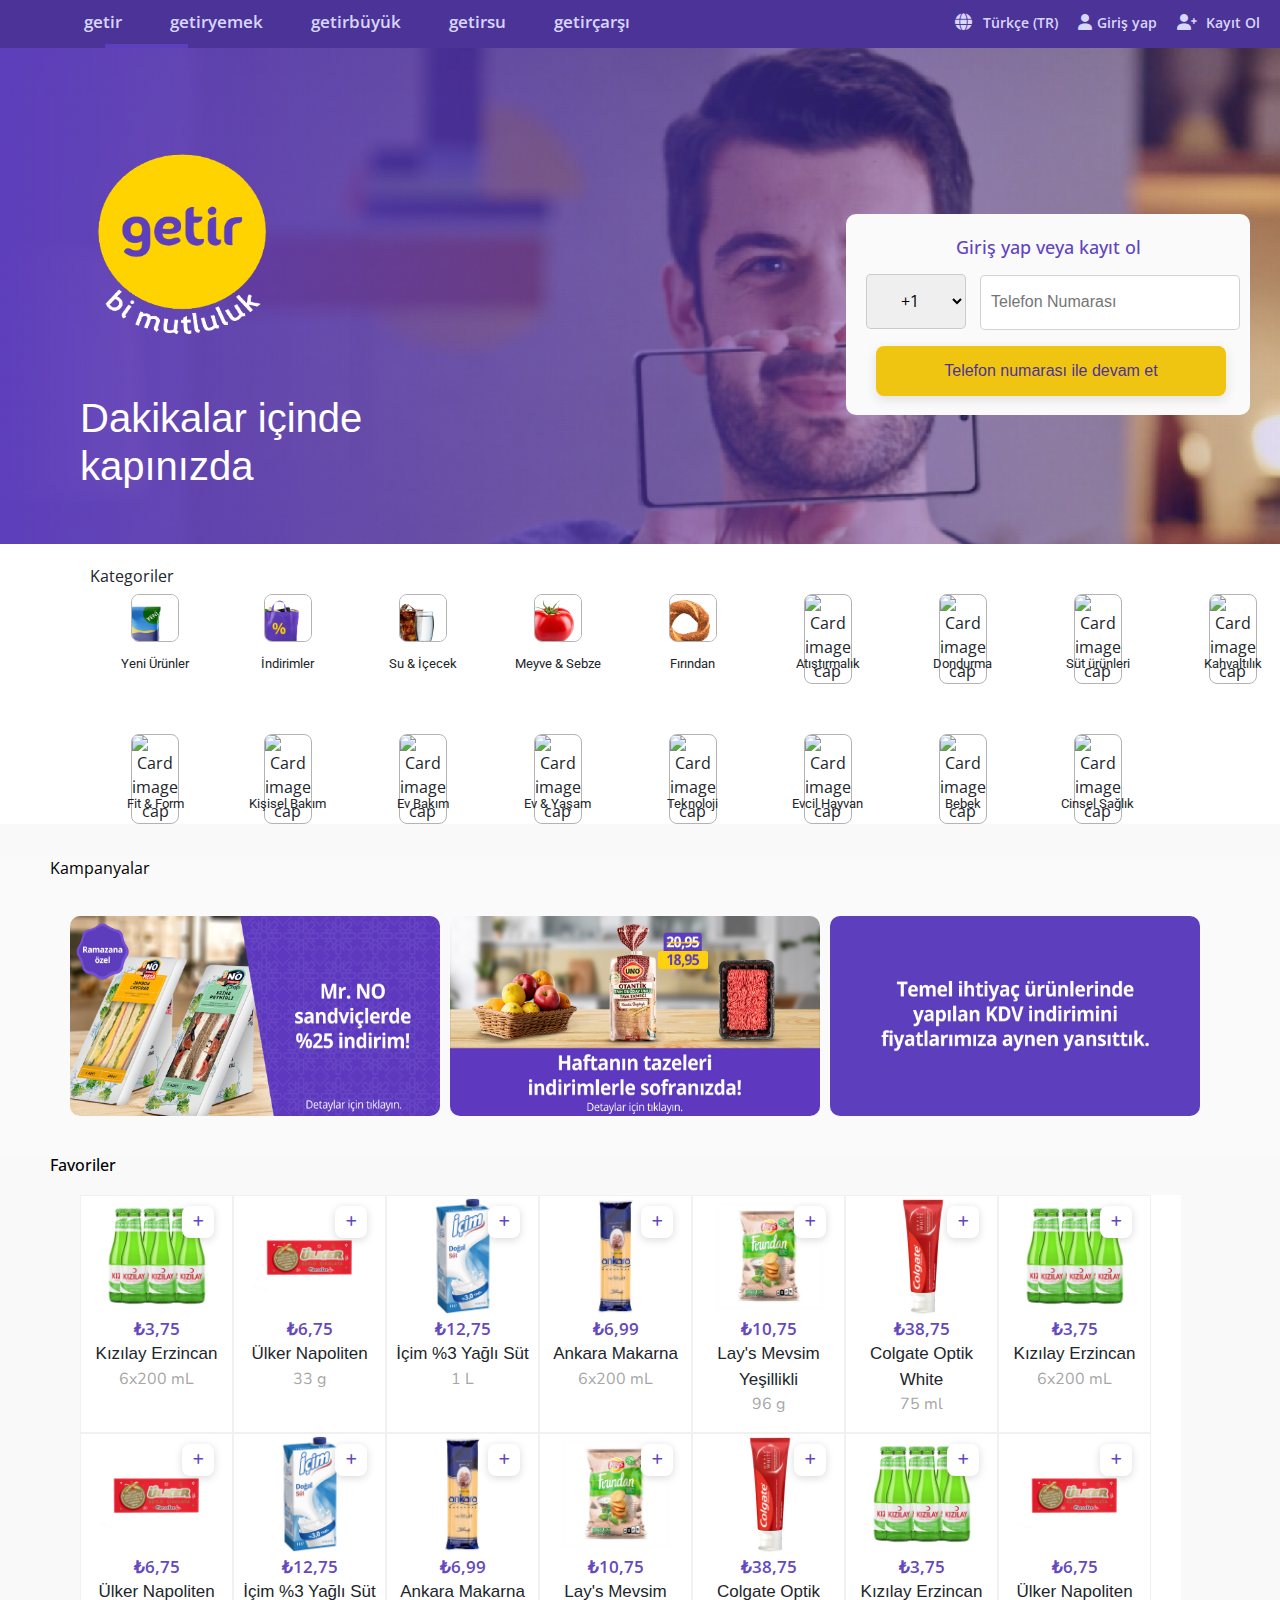
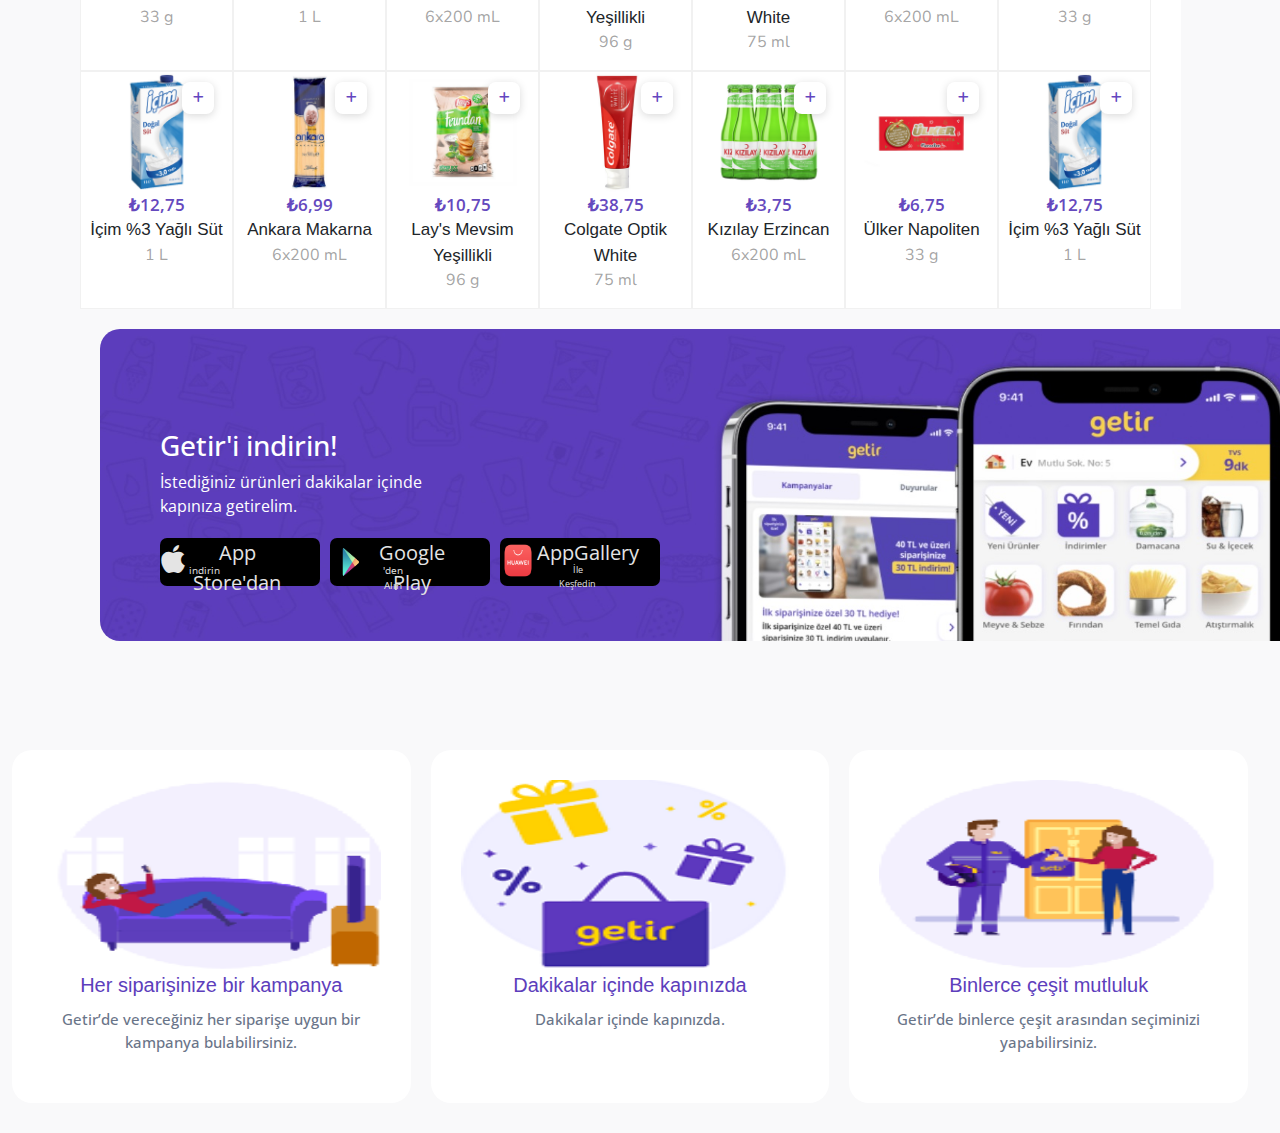
==== commit a3b36983: "responsive" ====
--- a/index.html
+++ b/index.html
@@ -126,7 +126,7 @@
         </div>
 
       </div>
-      <h6 class="title-cat">Kategoriler</h6>
+      <p class="title-cat">Kategoriler</p>
       <div class="category">
 
         <div class="cat-img">
@@ -246,7 +246,7 @@
 
 
       <div class="campaign">
-        <h6 class="title-cat t-camp">Kampanyalar</h6>
+        <p class=" t-camp">Kampanyalar</p>
         <div class="camp-image">
           <img src="assets/images/kmpn1.jpeg" alt="" class="camp-img img" id="lastClone">
         </div>
@@ -258,22 +258,9 @@
           <img src="assets/images/kmpn3.jpeg" alt="" class="camp-img img">
 
         </div>
-        <div class="camp-image">
-          <img src="assets/images/kmpn4.jpeg" alt="" class="camp-img2 img">
-
-        </div>
-        <div class="camp-image">
-          <img src="assets/images/kmpn4.jpeg" alt="" class="camp-img2 img">
-
-        </div>
-        <div class="camp-image">
-          <img src="assets/images/kmpn1.jpeg" alt="" class="camp-img2 img" id="firstClone">
-
-        </div>
-
-      </div>
-
-      <h6 class="title-cat t-camp">Favoriler</h6>
+      </div>
+
+      <h6 class=" t-camp">Favoriler</h6>
       <div class="fav-product">
         <div class="product-card">
           <div class="p-image">
@@ -534,7 +521,7 @@
       <div class="getir-banner">
         <img src="assets/images/banner.jpg" class="banner-img">
         <div class="banner-right">
-          <h3 class="">Getir'i indirin!</h3>
+          <h3 class="banner-title">Getir'i indirin!</h3>
           <p>İstediğiniz ürünleri dakikalar içinde kapınıza getirelim.</p>
           <div class="app-container">
             <div class="app-btn">
@@ -591,7 +578,7 @@
     </div>
 
   </section>
-  <div class="footer-clean">
+  <!-- <div class="footer-clean">
     <footer>
       <div class="container-fluid">
         <div class="row footer-des ">
@@ -659,7 +646,7 @@
         </div>
       </div>
     </footer>
-  </div>
+  </div> -->
 
   <!--MODAL PART-->
 
--- a/style.css
+++ b/style.css
@@ -7,11 +7,7 @@
   --white-col:white;
   --getir-color:#ffd300;
 }
-body {
-  position: relative;
-  margin: 0px;
-  font-family: "Open Sans", "Helvetica Neue", Helvetica, Arial, "sans-serif";
-}
+
 .container-fluid {
   max-width: 1500px;
   width: 100%;
@@ -20,6 +16,7 @@
 }
 
 *{
+  
   margin:0;
   padding: 0;
   font-family: "Open Sans", "Helvetica Neue", Helvetica, Arial, "sans-serif";
@@ -467,7 +464,7 @@
 }
 .slide-image{
   width: 100%;
-  max-height: 550px;
+  max-height: 500px;
   
 }
 
@@ -630,19 +627,24 @@
 .title-cat{
   font-size: 16px;  
   height:40px;
-}
-h6{
+  padding-top:20px;
+  padding-left: 90px;
+  background-color: var(--white-col);
+  left:200px ;
+  margin-bottom: 0;
+  
+}
+/* h6{
   padding-top:20px;
   padding-left: 110px;
   background-color: var(--white-col);
   left:200px ;
   margin-bottom: 0!important;
-}
+} */
 
 
 .category{
  background-color: rgb(255, 255, 255);
- height:270px;
 }
 .cat-img{
   display: grid;
@@ -651,7 +653,6 @@
   background-color: var(--white-col);
   margin-left: 90px;
   row-gap: 40px;
-  
 }
 .cat-img .card-category-cont{
   display: flex;
@@ -681,7 +682,11 @@
   color:#6d44ea;
 }
 .t-camp{
-  background-color:#fafafa ;
+  font-size: 16px;  
+  padding-left: 50px;
+  left:200px;
+  margin-bottom: 0px;
+  color:black;
 }
 
 
@@ -717,10 +722,10 @@
 }
 
 .fav-product{
-  margin-left: 100px;
+  margin-left: 80px;
   margin-right: 99px;
   background-color: rgb(255, 255, 255);
-  margin-top: 5px;
+  margin-top: 20px;
   display: flex;
   flex-wrap: wrap;
   position: relative;
@@ -1079,6 +1084,7 @@
  }
  
  @media only screen and (max-width:1023px) {
+  
   .tab{
     display:flex;
   }
@@ -1092,7 +1098,109 @@
       width: 720px;
       display: flex;
       justify-content: flex-end;
-      margin-left: 90px;}
-
-   
+      margin-left: 90px;
+    }
+    .slide{
+      width: 50%;
+    }
+    .slide-image {
+      position: relative;
+      right: 350px; 
+     
+      width: 100%;
+    
+    }
+    .slide-left {
+      position: absolute;
+      top: 110px;
+      right: 10px;
+      width: 400;
+      background-color: #fafafa;
+      border-radius: 10px;
+  
+    }
+  
+    .slide-right {
+      top: 90px;
+      left: 30px;
+      width: 320px;
+      position: absolute;
+  
+    }
+     .logo{
+       width: 170px;
+       height: 170px;
+     }
+    .slogan {
+      position: relative;
+      color: var(--white-col);
+      top: 20px;
+      font-size: 35px;
+      font-weight: 100;
+      font-family: "Lucida Sans", "Lucida Sans Regular", "Lucida Grande",
+        "Lucida Sans Unicode", Geneva, Verdana, sans-serif, Courier, monospace;
+    }
+    
+ .title-cat{
+    font-size: 16px;  
+    height:40px;
+    padding-top:10px;
+    padding-left: 50px;
+    background-color: var(--white-col);
+    left:200px ;
+    margin-bottom: 0!important;
+    color:black;
+    
+ }
+ .cat-img{
+  display: grid;
+  grid-template-columns: 130px 135px 135px 135px 135px ;
+  grid-template-rows: 100px 100px;
+  background-color: var(--white-col);
+  margin-left: 60px;
+
+  
+}
+.product-card{
+  width: 137px;
+  height: 206px;
+}
+   .fav-product{
+    margin-left: 80px;
+    margin-right: 99px;
+    background-color: rgb(255, 255, 255);
+    margin-top: 20px;
+    width:90%;
+    display: flex;
+    flex-wrap: wrap;
+    position: relative;
+  }
+  .getir-banner{
+    width:93%;
+    height: 412px;
+    margin-left: 80px;
+    position: relative;
+  }
+  .banner-img{
+    width:inherit;
+  }
+  .banner-right{
+    display: block;
+  }
+  .banner-title{
+    top:120px;
+  }
+  .banner-right{
+  
+    top:30px;
+    display: block;
+  }
+  .app-container{
+    display: block;
+  }
+  .app-btn{
+    margin-top:10px;
+  
+    width: 190px;
+  }
 }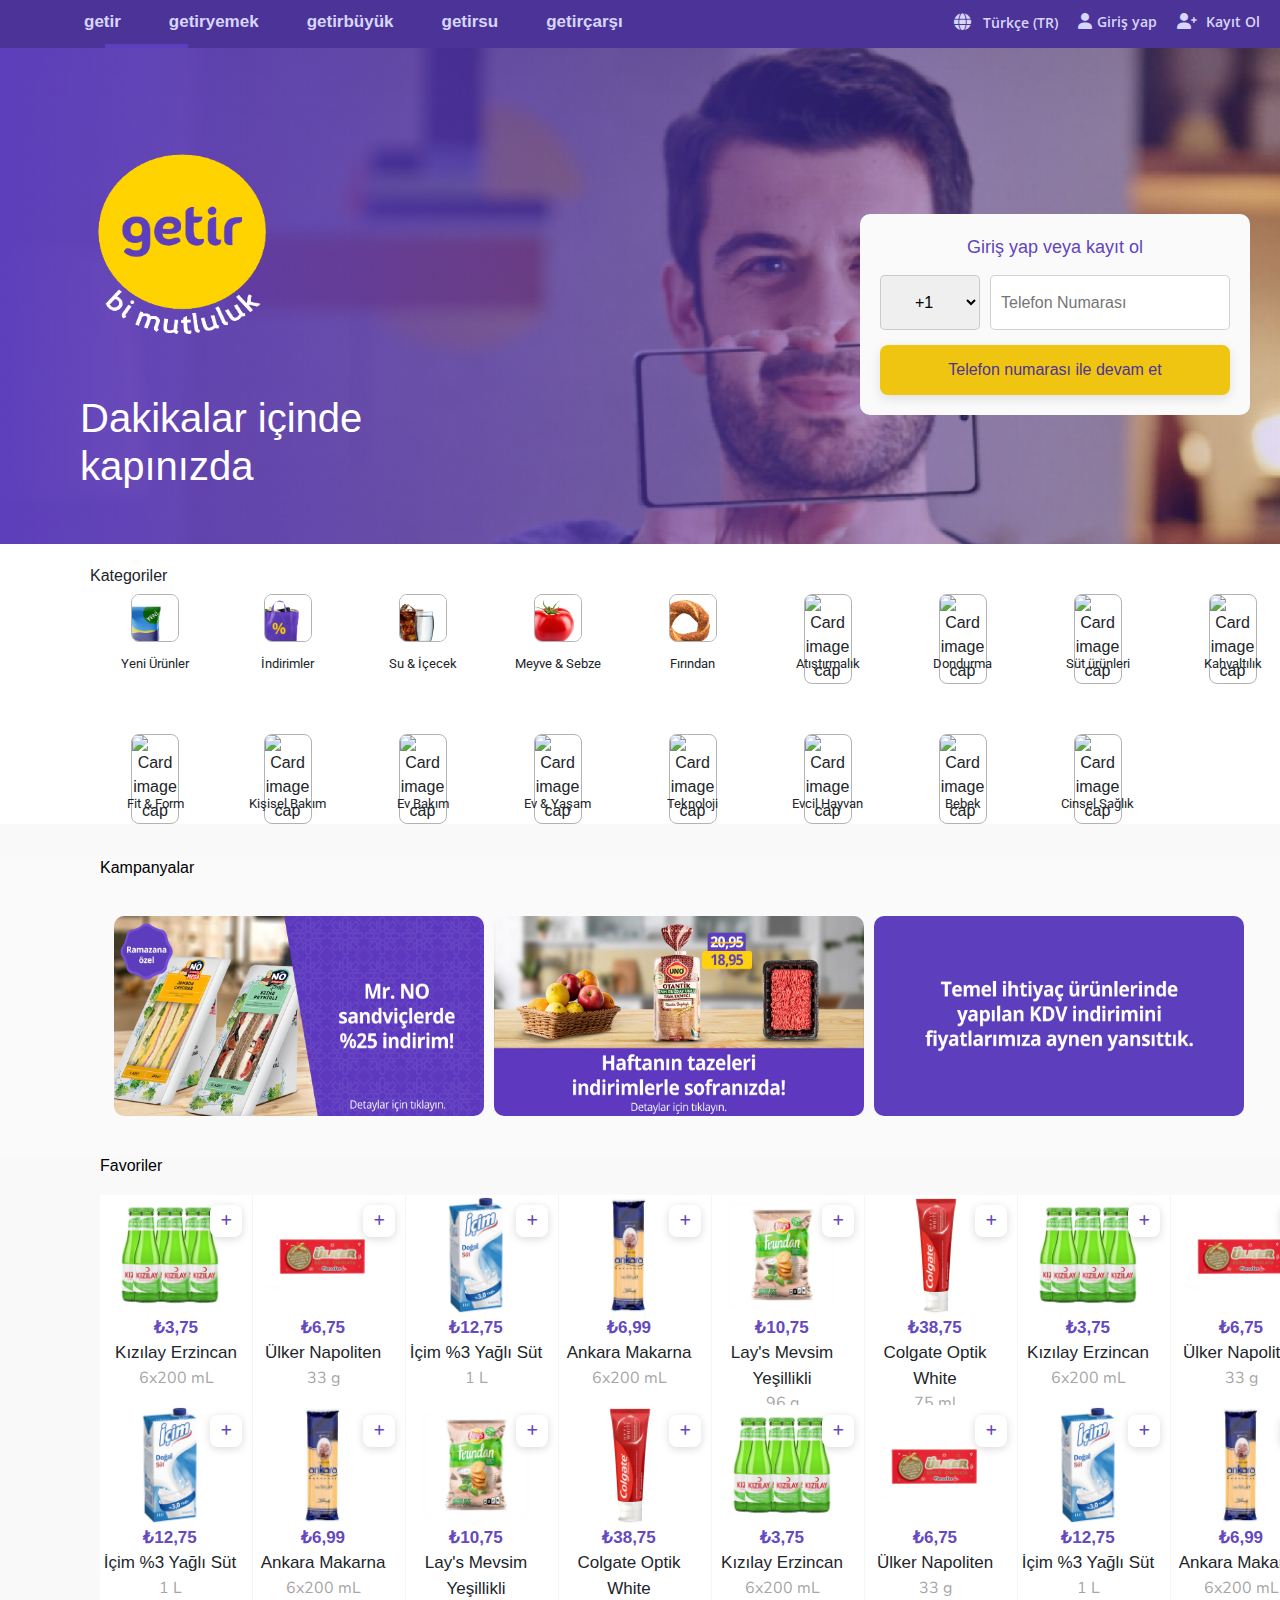
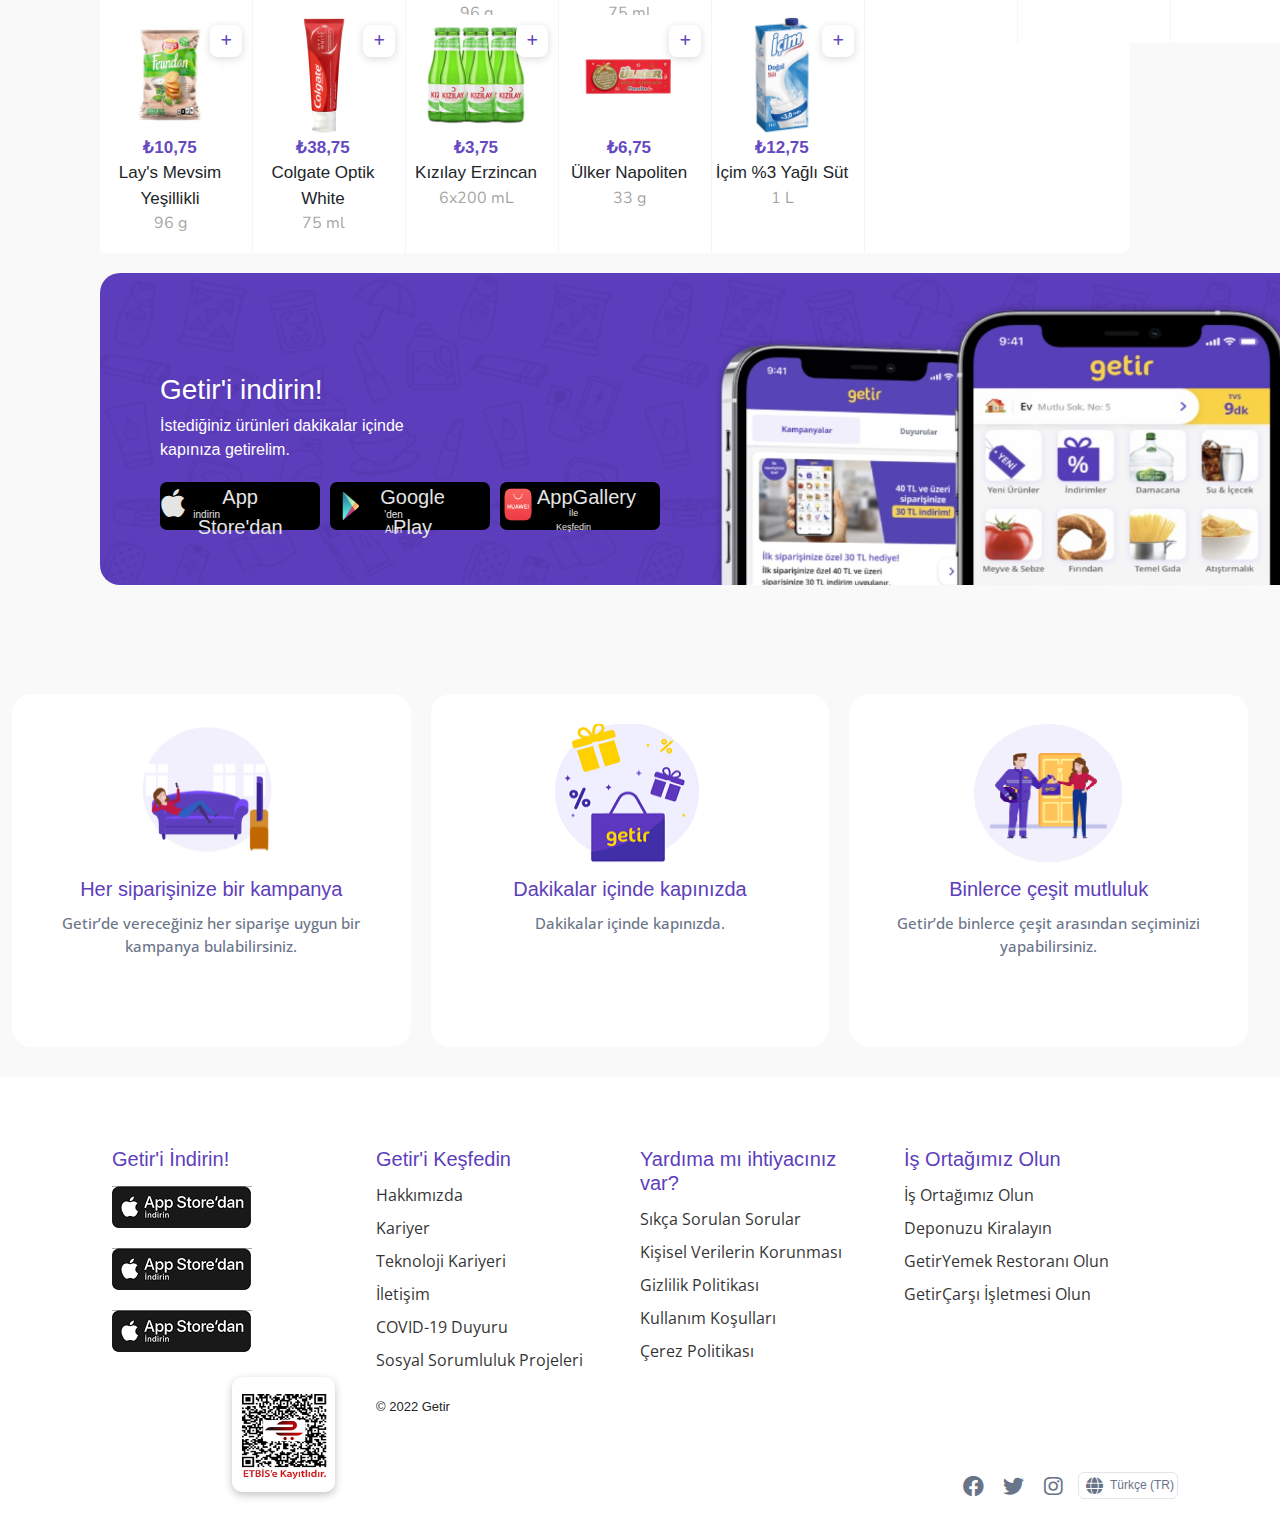
==== commit 72757943: "mobile-responsive" ====
--- a/index.html
+++ b/index.html
@@ -21,11 +21,19 @@
     href="https://fonts.googleapis.com/css2?family=Nunito+Sans:wght@200&family=Open+Sans:wght@300&family=Ubuntu+Condensed&display=swap"
     rel="stylesheet">
   <!--HEADER-->
-  <link rel="preconnect" href="https://fonts.googleapis.com">
-  <link rel="preconnect" href="https://fonts.gstatic.com" crossorigin>
-  <link
-    href="https://fonts.googleapis.com/css2?family=Nunito+Sans:wght@200&family=Open+Sans:wght@300&family=Roboto:wght@100;300&family=Ubuntu+Condensed&display=swap"
-    rel="stylesheet">
+ <link rel="preconnect" href="https://fonts.googleapis.com">
+<link rel="preconnect" href="https://fonts.gstatic.com" crossorigin>
+<link href="https://fonts.googleapis.com/css2?family=Courgette&family=Shadows+Into+Light+Two&family=Source+Sans+Pro&display=swap" rel="stylesheet">
+
+
+ <!--Mobile-title-->
+ <link rel="preconnect" href="https://fonts.googleapis.com">
+ <link rel="preconnect" href="https://fonts.gstatic.com" crossorigin>
+ <link href="https://fonts.googleapis.com/css2?family=Courgette&family=Shadows+Into+Light+Two&family=Source+Sans+Pro&display=swap" rel="stylesheet">
+
+
+
+
 
 
 
@@ -46,19 +54,19 @@
 <body>
   
   <section class="container-fluid p-0  ">
-    <div class="header  ">
+    <div class="header">
        
       <div class="tab">
-        <button class="tablinks " onclick="openCity(event, 'getirbutton')">
+        <button class="tablinks" onclick="openCity(event, 'getirbutton')">
           getir
         </button>
-        <button class="tablinks " onclick="openCity(event, 'getiryemek')">
+        <button class="tablinks" onclick="openCity(event, 'getiryemek')">
           getiryemek
         </button>
-        <button class="tablinks "  onclick="openCity(event, 'getiryemek')">
+        <button class="tablinks"  onclick="openCity(event, 'getiryemek')">
           getirbüyük
         </button>
-        <button class="tablinks " onclick="openCity(event, 'getiryemek')">
+        <button class="tablinks" onclick="openCity(event, 'getiryemek')">
           getirsu
         </button>
         <button class="tablinks" onclick="openCity(event, 'getiryemek')">
@@ -80,7 +88,49 @@
         </div>
   
     </div>
-
+    <!-- Added For Mobile Size -->
+    <div class="header-getir ">
+      <img class="getir-title" src="/assets/images/getir_title-.png" onclick="openIndexPage()"></img>
+    </div>
+    <div class="select-adress">
+      <i class="fa-solid fa-location-dot"></i><span class="adress-title">Teslimat Adresi Belirle</span>
+    </div>
+    <div class="for-mobile-slider">
+      <div class="slide-mobile">
+        <div class="mobile-slide-image">
+          <img src="assets/images/kampanya.jpeg" class="slide-img" />
+        </div>
+        <div class="mobile-slide-image">
+          <img src="assets/images/kmpn4.jpeg"class="slide-img" />
+        </div>
+        
+      </div>
+    </div>
+    <div class="signup-area">
+      <div class="signup-area-title">
+        <span>
+          Giriş yap veya kayıt ol
+        </span>
+      </div>
+      <div class="phone-num mt-4">
+        <form class="cntry-code2">
+          <select class="cntry-code">
+            <option value="1">+1</option>
+            <option value="2">+2</option>
+            <option value="3">+3</option>
+            <option value="4">+4</option>
+          </select>
+
+          <input class="entr-phne" type="tel" placeholder="Telefon Numarası">
+        </form>
+      </div>
+      <button class="phone-btn" type="button" onclick="showSignInModal()">
+        Telefon numarası ile devam et
+
+      </button>
+     
+    </div>
+     <!-- End -->
     <div id="getirbutton" class="tabcontent">
       <div class="slider">
         <div class="slide">
@@ -263,6 +313,86 @@
       <h6 class=" t-camp">Favoriler</h6>
       <div class="fav-product">
         <div class="product-card">
+          <div class="add-btn-container">
+            <i class="fa-solid fa-plus add-btn-fav" onclick="showSignInModal()"></i>
+            </div>
+          <div class="p-image">
+            <img src="assets/images/soda.jpeg" alt="" class="p-img">
+           
+          </div>
+          <p class="p-price">₺3,75</p>
+          <h7 class="p-name">Kızılay Erzincan</h7>
+          <p class="p-width"> 6x200 mL </p>
+
+           
+        </div>
+        <div class="product-card">
+          <div class="add-btn-container">
+            <i class="fa-solid fa-plus add-btn-fav" onclick="showSignInModal()"></i>
+            </div>
+          <div class="p-image">
+            <img src="assets/images/çikolata.jpeg" alt="" class="p-img">
+            <p class="p-price">₺6,75</p>
+            <h7 class="p-name">Ülker Napoliten</h7>
+            <p class="p-width"> 33 g </p>
+
+          </div>
+         
+        </div>
+        <div class="product-card">
+          <div class="add-btn-container">
+            <i class="fa-solid fa-plus add-btn-fav" onclick="showSignInModal()"></i>
+            </div>
+          <div class="p-image">
+            <img src="assets/images/süt.jpeg" alt="" class="p-img">
+            <p class="p-price">₺12,75</p>
+            <h7 class="p-name">İçim %3 Yağlı Süt</h7>
+            <p class="p-width"> 1 L </p>
+          </div>
+         
+        </div>
+        <div class="product-card">
+          <div class="add-btn-container">
+            <i class="fa-solid fa-plus add-btn-fav" onclick="showSignInModal()"></i>
+            </div>
+          <div class="p-image">
+            <img src="assets/images/makarna.jpeg" alt="" class="p-img">
+            <p class="p-price">₺6,99</p>
+            <h7 class="p-name">Ankara Makarna</h7>
+            <p class="p-width"> 6x200 mL </p>
+          </div>
+          
+        </div>
+        <div class="product-card">
+          <div class="add-btn-container">
+            <i class="fa-solid fa-plus add-btn-fav" onclick="showSignInModal()"></i>
+            </div>
+          <div class="p-image">
+            <img src="assets/images/cips.jpeg" alt="" class="p-img">
+            <p class="p-price">₺10,75</p>
+            <h7 class="p-name">Lay's Mevsim Yeşillikli</h7>
+            <p class="p-width"> 96 g </p>
+
+          </div>
+        
+        </div>
+        <div class="product-card">
+          <div class="add-btn-container">
+            <i class="fa-solid fa-plus add-btn-fav" onclick="showSignInModal()"></i>
+            </div>
+          <div class="p-image">
+            <img src="assets/images/mcun.jpeg" alt="" class="p-img">
+            <p class="p-price">₺38,75</p>
+            <h7 class="p-name">Colgate Optik White</h7>
+            <p class="p-width">75 ml </p>
+
+          </div>
+         
+        </div>
+        <div class="product-card">
+          <div class="add-btn-container">
+            <i class="fa-solid fa-plus add-btn-fav" onclick="showSignInModal()"></i>
+            </div>
           <div class="p-image">
             <img src="assets/images/soda.jpeg" alt="" class="p-img">
             <p class="p-price">₺3,75</p>
@@ -270,11 +400,12 @@
             <p class="p-width"> 6x200 mL </p>
 
           </div>
-           <div class="add-btn-container">
-          <i class="fa-solid fa-plus add-btn-fav" onclick="showSignInModal()"></i>
-          </div>
-        </div>
-        <div class="product-card">
+          
+        </div>
+        <div class="product-card">
+          <div class="add-btn-container">
+            <i class="fa-solid fa-plus add-btn-fav" onclick="showSignInModal()"></i>
+            </div> 
           <div class="p-image">
             <img src="assets/images/çikolata.jpeg" alt="" class="p-img">
             <p class="p-price">₺6,75</p>
@@ -282,33 +413,36 @@
             <p class="p-width"> 33 g </p>
 
           </div>
-          <div class="add-btn-container">
-            <i class="fa-solid fa-plus add-btn-fav" onclick="showSignInModal()"></i>
-            </div>
-        </div>
-        <div class="product-card">
+         
+        </div>
+        <div class="product-card">
+          <div class="add-btn-container">
+            <i class="fa-solid fa-plus add-btn-fav" onclick="showSignInModal()"></i>
+            </div>
           <div class="p-image">
             <img src="assets/images/süt.jpeg" alt="" class="p-img">
             <p class="p-price">₺12,75</p>
             <h7 class="p-name">İçim %3 Yağlı Süt</h7>
             <p class="p-width"> 1 L </p>
           </div>
-          <div class="add-btn-container">
-            <i class="fa-solid fa-plus add-btn-fav" onclick="showSignInModal()"></i>
-            </div>
-        </div>
-        <div class="product-card">
+        
+        </div>
+        <div class="product-card">
+          <div class="add-btn-container">
+            <i class="fa-solid fa-plus add-btn-fav" onclick="showSignInModal()"></i>
+            </div>
           <div class="p-image">
             <img src="assets/images/makarna.jpeg" alt="" class="p-img">
             <p class="p-price">₺6,99</p>
             <h7 class="p-name">Ankara Makarna</h7>
             <p class="p-width"> 6x200 mL </p>
           </div>
-          <div class="add-btn-container">
-            <i class="fa-solid fa-plus add-btn-fav" onclick="showSignInModal()"></i>
-            </div>
-        </div>
-        <div class="product-card">
+          
+        </div>
+        <div class="product-card">
+          <div class="add-btn-container">
+            <i class="fa-solid fa-plus add-btn-fav" onclick="showSignInModal()"></i>
+            </div>
           <div class="p-image">
             <img src="assets/images/cips.jpeg" alt="" class="p-img">
             <p class="p-price">₺10,75</p>
@@ -316,11 +450,12 @@
             <p class="p-width"> 96 g </p>
 
           </div>
-          <div class="add-btn-container">
-            <i class="fa-solid fa-plus add-btn-fav" onclick="showSignInModal()"></i>
-            </div>
-        </div>
-        <div class="product-card">
+          
+        </div>
+        <div class="product-card">
+          <div class="add-btn-container">
+            <i class="fa-solid fa-plus add-btn-fav" onclick="showSignInModal()"></i>
+            </div>
           <div class="p-image">
             <img src="assets/images/mcun.jpeg" alt="" class="p-img">
             <p class="p-price">₺38,75</p>
@@ -328,11 +463,12 @@
             <p class="p-width">75 ml </p>
 
           </div>
-          <div class="add-btn-container">
-            <i class="fa-solid fa-plus add-btn-fav" onclick="showSignInModal()"></i>
-            </div>
-        </div>
-        <div class="product-card">
+          
+        </div>
+        <div class="product-card">
+          <div class="add-btn-container">
+            <i class="fa-solid fa-plus add-btn-fav" onclick="showSignInModal()"></i>
+            </div>
           <div class="p-image">
             <img src="assets/images/soda.jpeg" alt="" class="p-img">
             <p class="p-price">₺3,75</p>
@@ -340,11 +476,12 @@
             <p class="p-width"> 6x200 mL </p>
 
           </div>
-          <div class="add-btn-container">
-            <i class="fa-solid fa-plus add-btn-fav" onclick="showSignInModal()"></i>
-            </div>
-        </div>
-        <div class="product-card">
+          
+        </div>
+        <div class="product-card">
+          <div class="add-btn-container">
+            <i class="fa-solid fa-plus add-btn-fav" onclick="showSignInModal()"></i>
+            </div>
           <div class="p-image">
             <img src="assets/images/çikolata.jpeg" alt="" class="p-img">
             <p class="p-price">₺6,75</p>
@@ -352,33 +489,36 @@
             <p class="p-width"> 33 g </p>
 
           </div>
-          <div class="add-btn-container">
-            <i class="fa-solid fa-plus add-btn-fav" onclick="showSignInModal()"></i>
-            </div> 
-        </div>
-        <div class="product-card">
+      
+        </div>
+        <div class="product-card">
+          <div class="add-btn-container">
+            <i class="fa-solid fa-plus add-btn-fav" onclick="showSignInModal()"></i>
+            </div>
           <div class="p-image">
             <img src="assets/images/süt.jpeg" alt="" class="p-img">
             <p class="p-price">₺12,75</p>
             <h7 class="p-name">İçim %3 Yağlı Süt</h7>
             <p class="p-width"> 1 L </p>
           </div>
-          <div class="add-btn-container">
-            <i class="fa-solid fa-plus add-btn-fav" onclick="showSignInModal()"></i>
-            </div>
-        </div>
-        <div class="product-card">
+         
+        </div>
+        <div class="product-card">
+          <div class="add-btn-container">
+            <i class="fa-solid fa-plus add-btn-fav" onclick="showSignInModal()"></i>
+            </div>
           <div class="p-image">
             <img src="assets/images/makarna.jpeg" alt="" class="p-img">
             <p class="p-price">₺6,99</p>
             <h7 class="p-name">Ankara Makarna</h7>
             <p class="p-width"> 6x200 mL </p>
           </div>
-          <div class="add-btn-container">
-            <i class="fa-solid fa-plus add-btn-fav" onclick="showSignInModal()"></i>
-            </div>
-        </div>
-        <div class="product-card">
+        
+        </div>
+        <div class="product-card">
+          <div class="add-btn-container">
+            <i class="fa-solid fa-plus add-btn-fav" onclick="showSignInModal()"></i>
+            </div>
           <div class="p-image">
             <img src="assets/images/cips.jpeg" alt="" class="p-img">
             <p class="p-price">₺10,75</p>
@@ -386,11 +526,12 @@
             <p class="p-width"> 96 g </p>
 
           </div>
-          <div class="add-btn-container">
-            <i class="fa-solid fa-plus add-btn-fav" onclick="showSignInModal()"></i>
-            </div>
-        </div>
-        <div class="product-card">
+       
+        </div>
+        <div class="product-card">
+          <div class="add-btn-container">
+            <i class="fa-solid fa-plus add-btn-fav" onclick="showSignInModal()"></i>
+            </div>
           <div class="p-image">
             <img src="assets/images/mcun.jpeg" alt="" class="p-img">
             <p class="p-price">₺38,75</p>
@@ -398,11 +539,12 @@
             <p class="p-width">75 ml </p>
 
           </div>
-          <div class="add-btn-container">
-            <i class="fa-solid fa-plus add-btn-fav" onclick="showSignInModal()"></i>
-            </div>
-        </div>
-        <div class="product-card">
+          
+        </div>
+        <div class="product-card">
+          <div class="add-btn-container">
+            <i class="fa-solid fa-plus add-btn-fav" onclick="showSignInModal()"></i>
+            </div>
           <div class="p-image">
             <img src="assets/images/soda.jpeg" alt="" class="p-img">
             <p class="p-price">₺3,75</p>
@@ -410,11 +552,12 @@
             <p class="p-width"> 6x200 mL </p>
 
           </div>
-          <div class="add-btn-container">
-            <i class="fa-solid fa-plus add-btn-fav" onclick="showSignInModal()"></i>
-            </div>
-        </div>
-        <div class="product-card">
+        
+        </div>
+        <div class="product-card">
+          <div class="add-btn-container">
+            <i class="fa-solid fa-plus add-btn-fav" onclick="showSignInModal()"></i>
+            </div>
           <div class="p-image">
             <img src="assets/images/çikolata.jpeg" alt="" class="p-img">
             <p class="p-price">₺6,75</p>
@@ -422,100 +565,20 @@
             <p class="p-width"> 33 g </p>
 
           </div>
-          <div class="add-btn-container">
-            <i class="fa-solid fa-plus add-btn-fav" onclick="showSignInModal()"></i>
-            </div>
-        </div>
-        <div class="product-card">
+      
+        </div>
+        <div class="product-card">
+          <div class="add-btn-container">
+            <i class="fa-solid fa-plus add-btn-fav" onclick="showSignInModal()"></i>
+            </div>
           <div class="p-image">
             <img src="assets/images/süt.jpeg" alt="" class="p-img">
             <p class="p-price">₺12,75</p>
             <h7 class="p-name">İçim %3 Yağlı Süt</h7>
             <p class="p-width"> 1 L </p>
           </div>
-          <div class="add-btn-container">
-            <i class="fa-solid fa-plus add-btn-fav" onclick="showSignInModal()"></i>
-            </div>
-        </div>
-        <div class="product-card">
-          <div class="p-image">
-            <img src="assets/images/makarna.jpeg" alt="" class="p-img">
-            <p class="p-price">₺6,99</p>
-            <h7 class="p-name">Ankara Makarna</h7>
-            <p class="p-width"> 6x200 mL </p>
-          </div>
-          <div class="add-btn-container">
-            <i class="fa-solid fa-plus add-btn-fav" onclick="showSignInModal()"></i>
-            </div>
-        </div>
-        <div class="product-card">
-          <div class="p-image">
-            <img src="assets/images/cips.jpeg" alt="" class="p-img">
-            <p class="p-price">₺10,75</p>
-            <h7 class="p-name">Lay's Mevsim Yeşillikli</h7>
-            <p class="p-width"> 96 g </p>
-
-          </div>
-          <div class="add-btn-container">
-            <i class="fa-solid fa-plus add-btn-fav" onclick="showSignInModal()"></i>
-            </div>
-        </div>
-        <div class="product-card">
-          <div class="p-image">
-            <img src="assets/images/mcun.jpeg" alt="" class="p-img">
-            <p class="p-price">₺38,75</p>
-            <h7 class="p-name">Colgate Optik White</h7>
-            <p class="p-width">75 ml </p>
-
-          </div>
-          <div class="add-btn-container">
-            <i class="fa-solid fa-plus add-btn-fav" onclick="showSignInModal()"></i>
-            </div>
-        </div>
-        <div class="product-card">
-          <div class="p-image">
-            <img src="assets/images/soda.jpeg" alt="" class="p-img">
-            <p class="p-price">₺3,75</p>
-            <h7 class="p-name">Kızılay Erzincan</h7>
-            <p class="p-width"> 6x200 mL </p>
-
-          </div>
-          <div class="add-btn-container">
-            <i class="fa-solid fa-plus add-btn-fav" onclick="showSignInModal()"></i>
-            </div>
-        </div>
-        <div class="product-card">
-          <div class="p-image">
-            <img src="assets/images/çikolata.jpeg" alt="" class="p-img">
-            <p class="p-price">₺6,75</p>
-            <h7 class="p-name">Ülker Napoliten</h7>
-            <p class="p-width"> 33 g </p>
-
-          </div>
-          <div class="add-btn-container">
-            <i class="fa-solid fa-plus add-btn-fav" onclick="showSignInModal()"></i>
-            </div>
-        </div>
-        <div class="product-card">
-          <div class="p-image">
-            <img src="assets/images/süt.jpeg" alt="" class="p-img">
-            <p class="p-price">₺12,75</p>
-            <h7 class="p-name">İçim %3 Yağlı Süt</h7>
-            <p class="p-width"> 1 L </p>
-          </div>
-          <div class="add-btn-container">
-            <i class="fa-solid fa-plus add-btn-fav" onclick="showSignInModal()"></i>
-            </div>
-        </div>
-
-
-
-
-
-
-
-
-
+       
+        </div>
       </div>
 
       <div class="getir-banner">
@@ -562,23 +625,30 @@
   </section>
   <section class="card-down container-fluid">
     <div class="card1">
+      <div class="card-image-area">
       <img src="assets/images/card1.png" class="card-img">
+    </div>
       <p class="card-title">Her siparişinize bir kampanya</p>
       <p class="card-desc">Getir’de vereceğiniz her siparişe uygun bir kampanya bulabilirsiniz.</p>
-    </div>
+   
+  </div>
     <div class="card1">
+      <div class="card-image-area">
       <img src="assets/images/x.png" class="card-img">
+    </div>
       <p class="card-title">Dakikalar içinde kapınızda</p>
       <p class="card-desc">Dakikalar içinde kapınızda.</p>
     </div>
     <div class="card1">
+      <div class="card-image-area">
       <img src="assets/images/card2.png" class="card-img">
+    </div>
       <p class="card-title">Binlerce çeşit mutluluk</p>
       <p class="card-desc">Getir’de binlerce çeşit arasından seçiminizi yapabilirsiniz.</p>
     </div>
 
   </section>
-  <!-- <div class="footer-clean">
+  <div class="footer-clean">
     <footer>
       <div class="container-fluid">
         <div class="row footer-des ">
@@ -646,7 +716,7 @@
         </div>
       </div>
     </footer>
-  </div> -->
+  </div> 
 
   <!--MODAL PART-->
 
--- a/style.css
+++ b/style.css
@@ -13,13 +13,14 @@
   width: 100%;
   font-family: var(--font-fam);
   background-color: rgb(249 249 250);
+ 
 }
 
 *{
   
   margin:0;
   padding: 0;
-  font-family: "Open Sans", "Helvetica Neue", Helvetica, Arial, "sans-serif";
+
 }
 
 .header {
@@ -29,6 +30,9 @@
  color: var(--white-col);
  background-color: var(--bg-color) ;
 
+}
+.header-getir{
+  display:none;
 }
 .tab{
  display: flex;
@@ -157,15 +161,17 @@
   top:20px;
   margin-right: 0px;
 }
-.modal-content-signup .entr-phne{
-  width: 271px;
-  height: 55px; 
-}
+
 .modal-content-signup .cntry-code{
   width:100px;
   position:relative;
   right:20px;
  
+}
+.cntry-code2{
+  display: flex;
+  width: 100%;
+  justify-content: space-around;
 }
 input[type=checkbox] {
   accent-color: var(--bttn-color);
@@ -531,8 +537,11 @@
   margin-right:20px;
   height:60px ;
   display:flex;
-  position: relative;
+  width:inherit;
+  position: relative;
+  
   top:8px;
+  align-items: center;
 }
 
 .cntry-code{
@@ -542,6 +551,7 @@
   border-color: #a4a3a37d;
   border-width: 1.5px;
   text-align: center;
+  
 }
  .cntry-code:hover{
   border-color: var(--bg-color);
@@ -550,9 +560,9 @@
 
 
 .entr-phne{
-  position: relative;
+  margin-left: 10px;
   left:10px;
-  width: 260px;
+  width: 240px;
   height: 55px; 
   border-color: #a4a3a37d;
   border-radius:5px;
@@ -580,7 +590,7 @@
   box-shadow: rgba(0, 0, 0, 0.1) 0px 4px 12px;
   font-family:'Segoe UI', Tahoma, Geneva, Verdana, sans-serif;
   font-weight: 500;
-  left:30px;
+  left:20px;
   top:20px;
 }
 #signInUpModal .phone-btn{
@@ -683,8 +693,8 @@
 }
 .t-camp{
   font-size: 16px;  
-  padding-left: 50px;
-  left:200px;
+  padding-left: 100px;
+  
   margin-bottom: 0px;
   color:black;
 }
@@ -722,13 +732,18 @@
 }
 
 .fav-product{
-  margin-left: 80px;
-  margin-right: 99px;
+   margin-right: 150px;
+   margin-left: 100px;
   background-color: rgb(255, 255, 255);
   margin-top: 20px;
   display: flex;
   flex-wrap: wrap;
   position: relative;
+  display: grid;
+  grid-template-columns: 153px 153px 153px 153px 153px 153px 153px 153px;
+  grid-template-rows: 170px 170px;
+  row-gap: 40px;
+  border-radius: 8px;
 }
 
 .product-card{
@@ -736,17 +751,19 @@
   max-width: 153px;
   height:238px;
   background-color: var(--white-col);
-  border:1px solid rgba(150, 150, 150, 0.128);
-  display: flex;
+  border-right: 1px solid#f3f3f3d2;
+  display: block;
   justify-content: center;
   text-align: center;
+  
+  
 }
 p{
   margin-bottom: 0!important;
 }
 .p-image{
-  width: 153px;
-  max-width: 153px;
+  width: 140px;
+  max-width: 140px;
 }
 .p-img{
   width: 120px;
@@ -755,7 +772,7 @@
 .add-btn-container{
   position: absolute;
   margin-top: 10px;
-  margin-left: 83px;
+  margin-left: 110px;
   width: 32px;
   height: 32px;
   background-color: #ffffff;
@@ -917,7 +934,11 @@
 .card-img{
   
   width: 10px;
-  height: 190px;
+  height: 140px;
+}
+.card-image-area{
+  width: 150px;
+  height: 150px;
 }
 .card-title{
   font-size:20px;
@@ -1081,6 +1102,15 @@
   background-color: #7459c421;
   color:#6c4ccb;
   
+ }
+ .select-adress{
+   display:none;
+ }
+ .for-mobile-slider{
+   display: none;
+ }
+ .signup-area{
+   display: none;
  }
  
  @media only screen and (max-width:1023px) {
@@ -1203,4 +1233,223 @@
   
     width: 190px;
   }
+}
+
+@media only screen and (max-width:768px) {
+  .container-fluid{
+    overflow: hidden;
+  }
+  .tab{
+    width:400px;
+    display: flex;
+    justify-content: space-between;
+   
+  }
+  .tablinks{
+    font-size: 14px;
+    width:90px;
+    left:0px;
+    right: 0px;
+    padding: 5px;
+  }
+  .tablinks:hover{
+    width: 90px; 
+  }
+ 
+  .tab-left{
+    display: none;
+  }
+  .slider{
+    display: none;
+  }
+  .header-getir {
+    display: block;
+    background-color: var(--bttn-color);
+    height: 64px;
+    text-align: center;
+}
+.getir-title {
+  width: 60px;
+  position: relative;
+  top:15px;
+}
+.select-adress{
+  display: block;
+  height:40px;
+  padding:10px;
+  background-color: white;
+}
+.fa-location-dot{
+  color:#6244be;
+  font-size:15px;
+  margin-right:10px;
+}
+.adress-title{
+  font-size:14px;
+  font-weight: 900;
+}
+.for-mobile-slider{
+  display: block;
+  position: relative;
+  width: 100%;
+  overflow: hidden;
+}
+.slide-mobile{
+  display: flex;
+  width: inherit;
+}
+.mobile-slide-image{
+  height:374px;
+  width: inherit;
+}
+.slide-img{
+  width: inherit;
+  height:374px;
+}
+
+  .campaign{
+    display: none;
+  }
+  .phone-num{
+
+ width: 100%;
+}
+
+  .signup-area{
+    display:block;
+    margin-bottom: 20px;
+    width: 100%;
+    flex-direction: row;
+    
+  
+  }
+  .signup-area-title{
+    text-align: center;
+    margin-top: 20px;
+    color:var(--bttn-color);
+    font-weight: 900;
+    font-size:17px;
+    font-family: 'Courgette', cursive;
+    font-family: 'Shadows Into Light Two', cursive;
+    font-family: 'Source Sans Pro', sans-serif;
+    letter-spacing: 0.5px;
+  }
+  .cntry-code2{
+  
+    width: 95%;
+   
+  }
+  .entr-phne{
+   width: 78%;
+  
+  }
+  .phone-btn{
+   
+    width: 95%;
+    left:20px;
+
+  }
+  .title-cat{
+   
+    padding-top:20px;
+    padding-left: 20px;
+    background-color: #f5f5f5;
+    left:200px ;
+    margin-bottom: 0;
+    font-family: 'Courgette', cursive;
+    font-family: 'Shadows Into Light Two', cursive;
+    font-family: 'Source Sans Pro', sans-serif;
+    
+  }
+  .category{
+    width:100%;
+    background-color: #f5f5f5;
+   
+  }
+  .cat-img{
+    position: relative;
+    top:10px;
+    background-color: #f5f5f5;
+    display: grid;
+    grid-template-columns: 130px 135px 135px 135px  ;
+    grid-template-rows: 100px 100px;
+    margin-left: 10px;
+    row-gap: 40px;
+    width: inherit;
+  
+  }
+  .card-body{
+    font-family: 'Courgette', cursive;
+    font-family: 'Shadows Into Light Two', cursive;
+    font-family: 'Source Sans Pro', sans-serif;
+    font-weight: 600;
+   
+    
+  }
+  .card-text-s{
+    font-size:15px;
+  }
+  .t-camp{
+   padding-left: 20px;
+    margin-top:7px;
+    padding: 10px;
+    height: 40px;
+    background-color: var(--white-col);
+  
+  }
+  .fav-product{
+    margin-top: 0px;
+    background-color: var(--white-col);
+    margin-left: 0px;
+    width: 100%;
+    justify-content: space-around;
+   
+  }
+  .product-card{
+    width:inherit;
+    
+    height:238px;
+    justify-content: center;
+    text-align: center;
+    border:none;
+    display: block;
+  }
+  .p-image{
+    margin-left: 60px;
+    width: 86px;
+    height:86px;
+    border:1px solid rgb(223, 220, 220);
+  }
+  .p-img{
+    width: 84px;
+    height: 84px;
+  }
+  .add-btn-container{
+    margin-left:130px;
+    margin-top: -8px;
+  }
+  .card-down{
+
+    width: 100%;
+    height: 100%;
+    display: block;
+    
+  }
+  .card1{
+   margin-left: 0px;
+   margin-bottom: 10px;
+    width:100%;
+    height:100%;
+    border-radius: 0px;
+    max-width:100%;
+    background-color: var(--white-col);
+    display: flex;
+    flex-direction: column;
+    
+    align-items: center;
+    padding: 30px;
+  }
+  .card-img{
+    width: 100px;
+  }
 }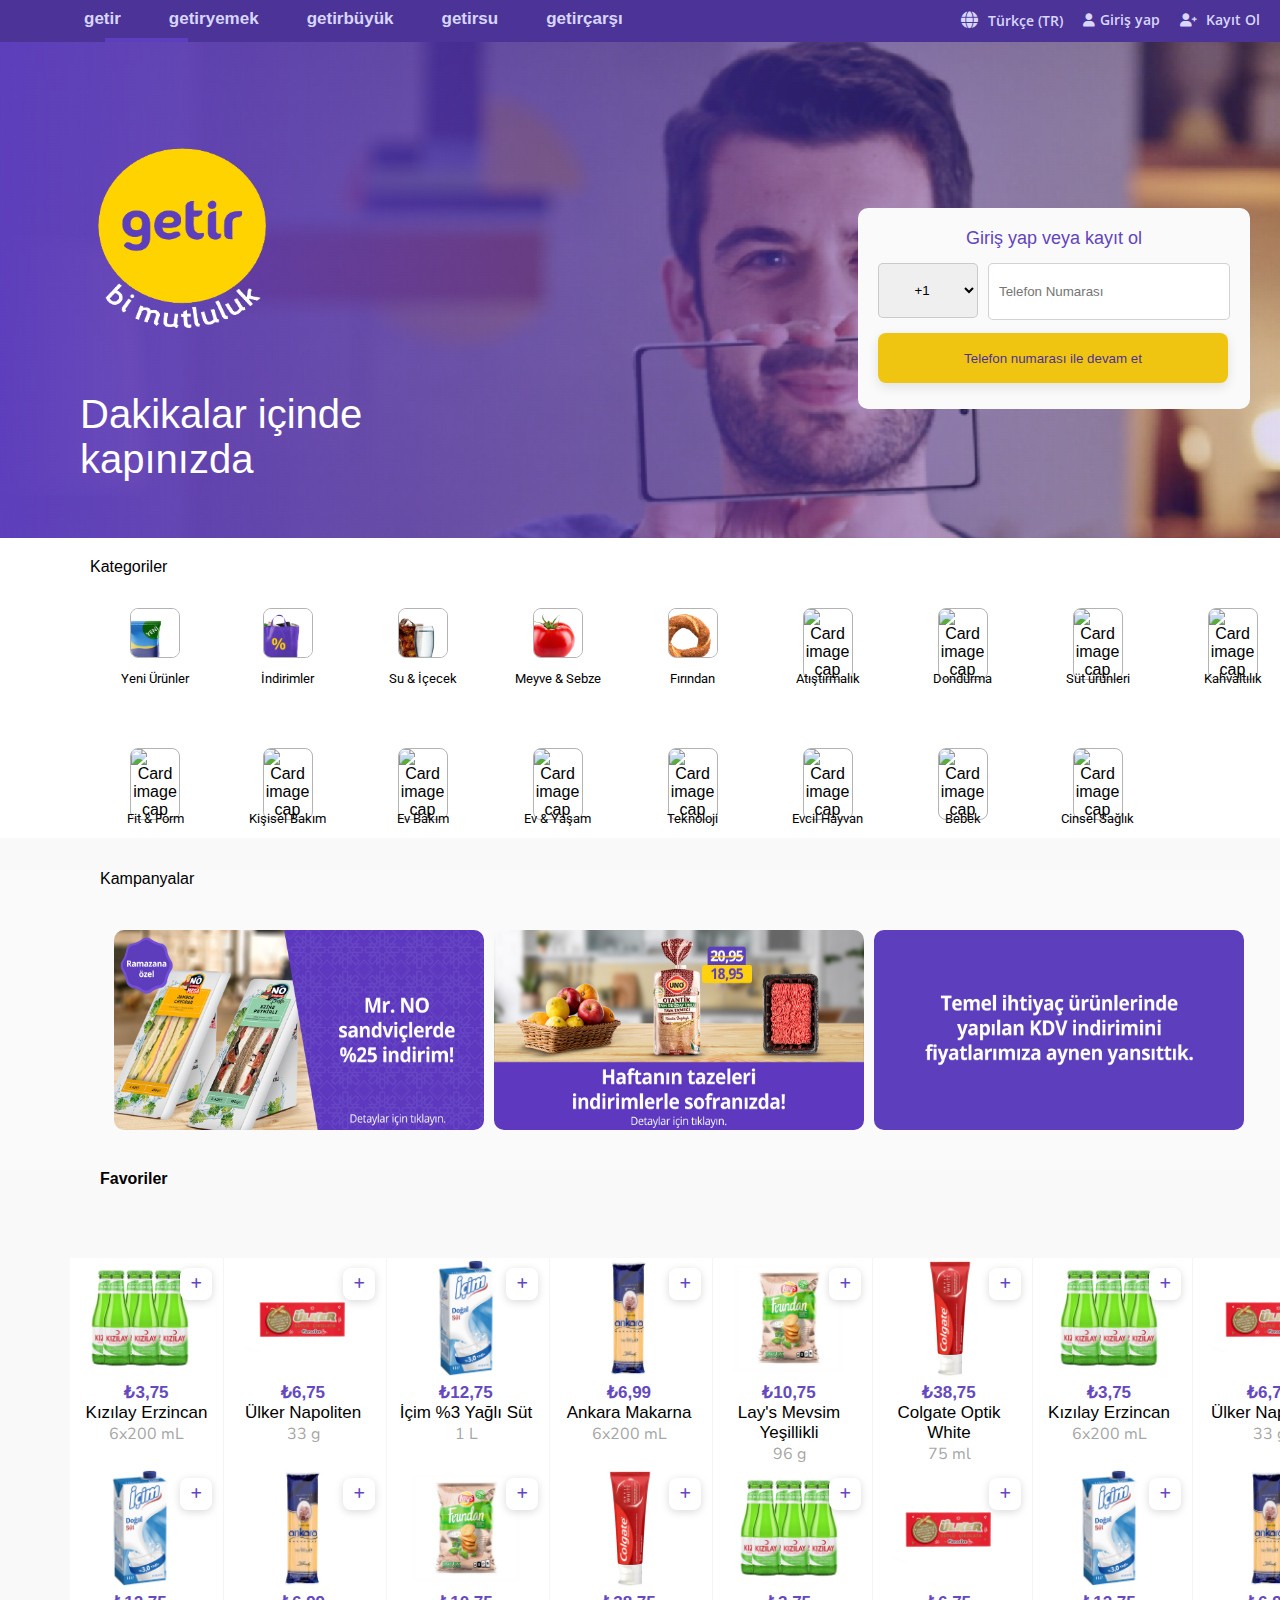
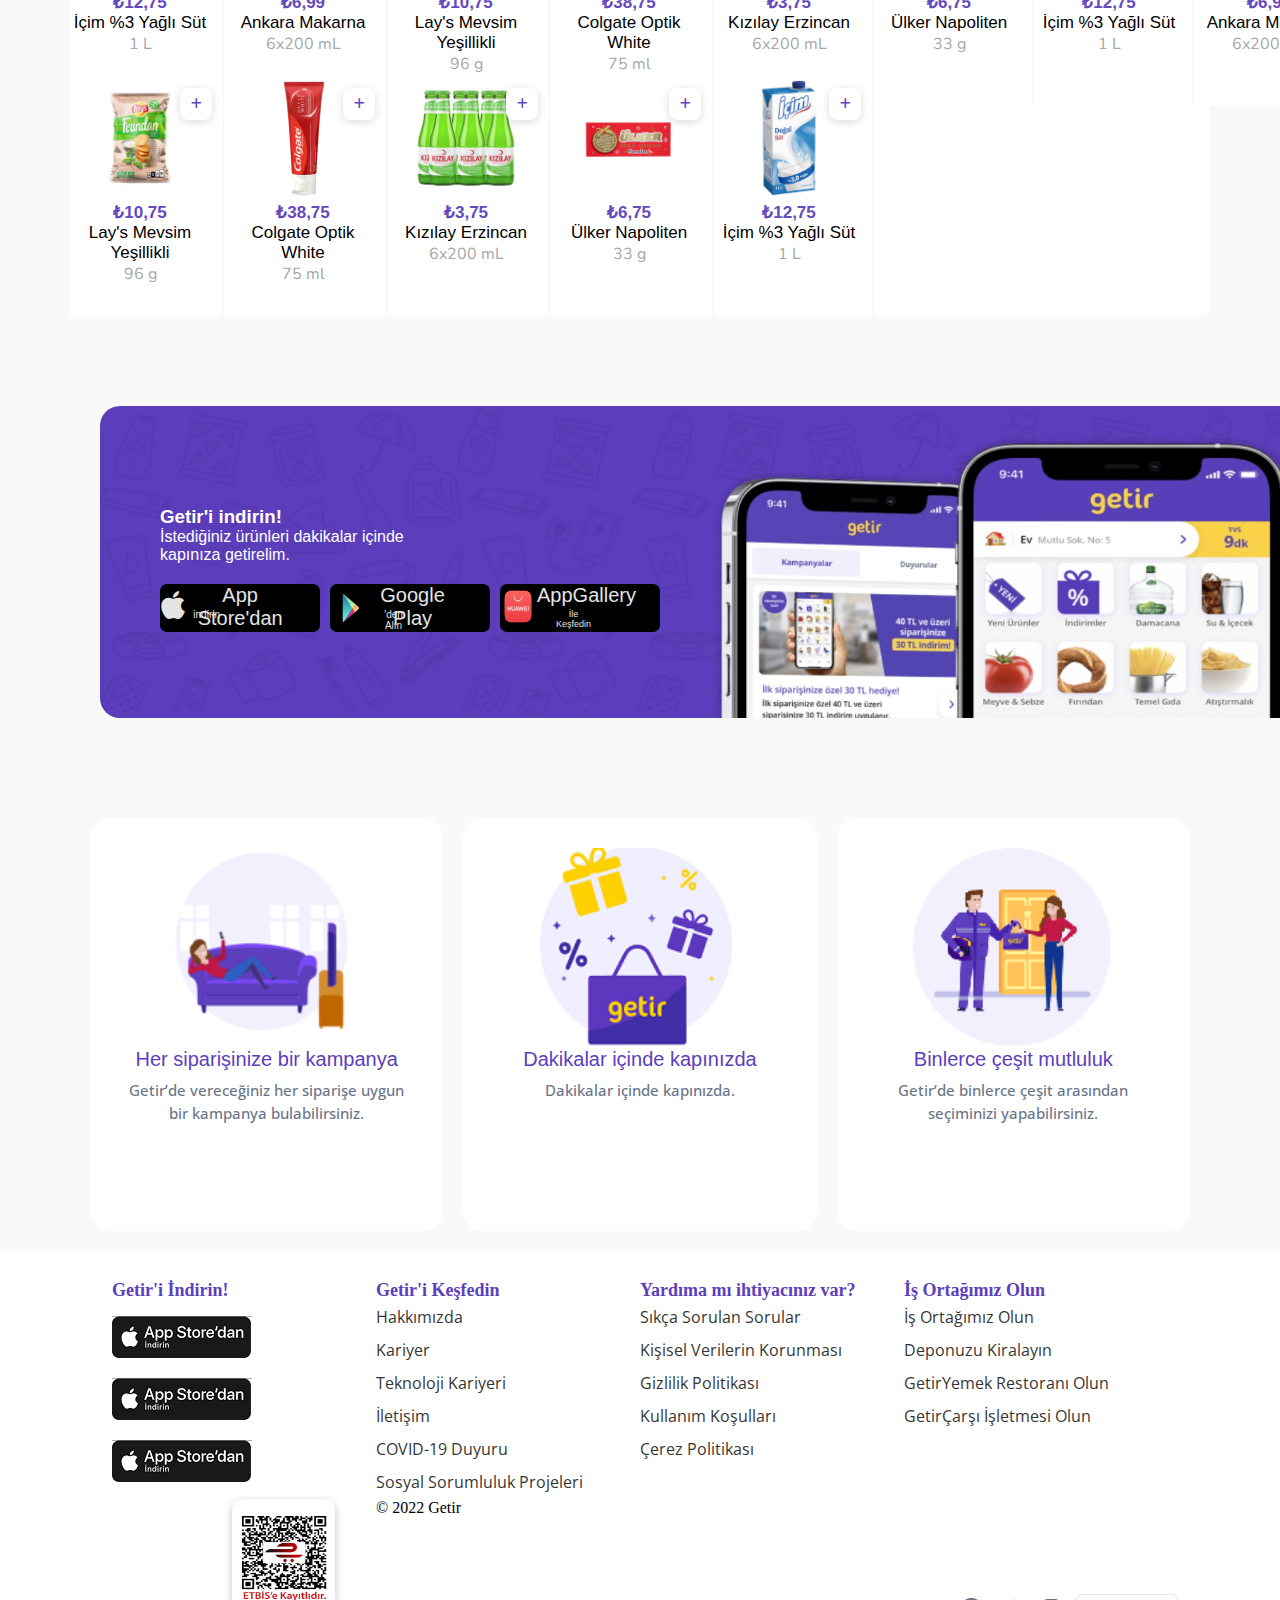
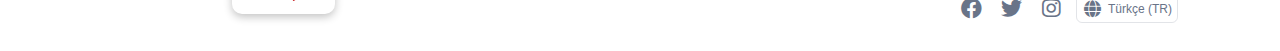
==== commit 19cebce2: "fixed-css" ====
--- a/index.html
+++ b/index.html
@@ -6,8 +6,9 @@
   <meta http-equiv="X-UA-Compatible" content="IE=edge" />
   <meta name="viewport" content="width=device-width, initial-scale=1.0" />
   <link rel="stylesheet" href="style.css" />
-  <link rel="stylesheet" href="./assets/bootstrap-5.1.3-dist/css/bootstrap.min.css">
-  <link rel="stylesheet" href="./assets/fontawesome/css/all.css" />
+  <link rel="stylesheet" href="./assets/bootstrap/css/bootstrap-grid.css">
+ 
+  <link rel="stylesheet" href="./assets/fontawesome-v6.1.1/css/all.css" />
  
   <!-- Kategori-->
   <link rel="preconnect" href="https://fonts.googleapis.com">
@@ -311,6 +312,7 @@
       </div>
 
       <h6 class=" t-camp">Favoriler</h6>
+      <div class="fav-product-area">
       <div class="fav-product">
         <div class="product-card">
           <div class="add-btn-container">
@@ -580,7 +582,7 @@
        
         </div>
       </div>
-
+    </div>
       <div class="getir-banner">
         <img src="assets/images/banner.jpg" class="banner-img">
         <div class="banner-right">
@@ -623,7 +625,8 @@
 
     <div id="getiryemekbutton" class="tabcontent"></div>
   </section>
-  <section class="card-down container-fluid">
+  <section class="card-down">
+    <div class="card__area">
     <div class="card1">
       <div class="card-image-area">
       <img src="assets/images/card1.png" class="card-img">
@@ -646,12 +649,12 @@
       <p class="card-title">Binlerce çeşit mutluluk</p>
       <p class="card-desc">Getir’de binlerce çeşit arasından seçiminizi yapabilirsiniz.</p>
     </div>
-
+  </div>
   </section>
   <div class="footer-clean">
     <footer>
-      <div class="container-fluid">
-        <div class="row footer-des ">
+      <div class="footer-des">
+        <div class="row m-0">
           <div class="col-sm-4 col-md-3 item ">
             <h5>Getir'i İndirin!</h5>
             <div class="app-container2">
--- a/style.css
+++ b/style.css
@@ -67,6 +67,7 @@
 }
 .tab .tablinks:focus{
  color: var(--ornge-clr);
+ background-color: var(--bttn-color);
 }
 .tab-left{
  width: 720px;
@@ -730,18 +731,20 @@
   
   
 }
+.fav-product-area{
+  padding: 70px;
+}
 
 .fav-product{
-   margin-right: 150px;
-   margin-left: 100px;
+  
   background-color: rgb(255, 255, 255);
-  margin-top: 20px;
+ 
   display: flex;
   flex-wrap: wrap;
   position: relative;
   display: grid;
-  grid-template-columns: 153px 153px 153px 153px 153px 153px 153px 153px;
-  grid-template-rows: 170px 170px;
+  grid-template-columns: 163px 163px 163px 160px 160px 160px 160px 160px;
+  grid-template-rows: 170px 170px ;
   row-gap: 40px;
   border-radius: 8px;
 }
@@ -901,6 +904,7 @@
   font-weight: 200px;
 }
 .card-body{
+  padding:10px;
   display: flex;
   text-align: center;
   justify-content: center;
@@ -911,6 +915,10 @@
   position: relative;
   width: 100%;
   height: 412px;
+
+}
+.card__area{
+  padding:20px 70px 20px 90px;
   display: flex;
   align-items: center;
   background-color:rgb(249 249 250);
@@ -931,15 +939,16 @@
   align-items: center;
   padding: 30px;
 }
+.card-image-area{
+  width: 200px;
+  height: 200px;
+}
 .card-img{
   
-  width: 10px;
-  height: 140px;
-}
-.card-image-area{
-  width: 150px;
-  height: 150px;
-}
+  width: inherit;
+  height: inherit;
+}
+
 .card-title{
   font-size:20px;
   color:var(--bttn-color);
@@ -1031,7 +1040,7 @@
 
 }
 .footer-des{
-  margin-right: 200px;
+
  
 }
 .container-fluid .copyright {
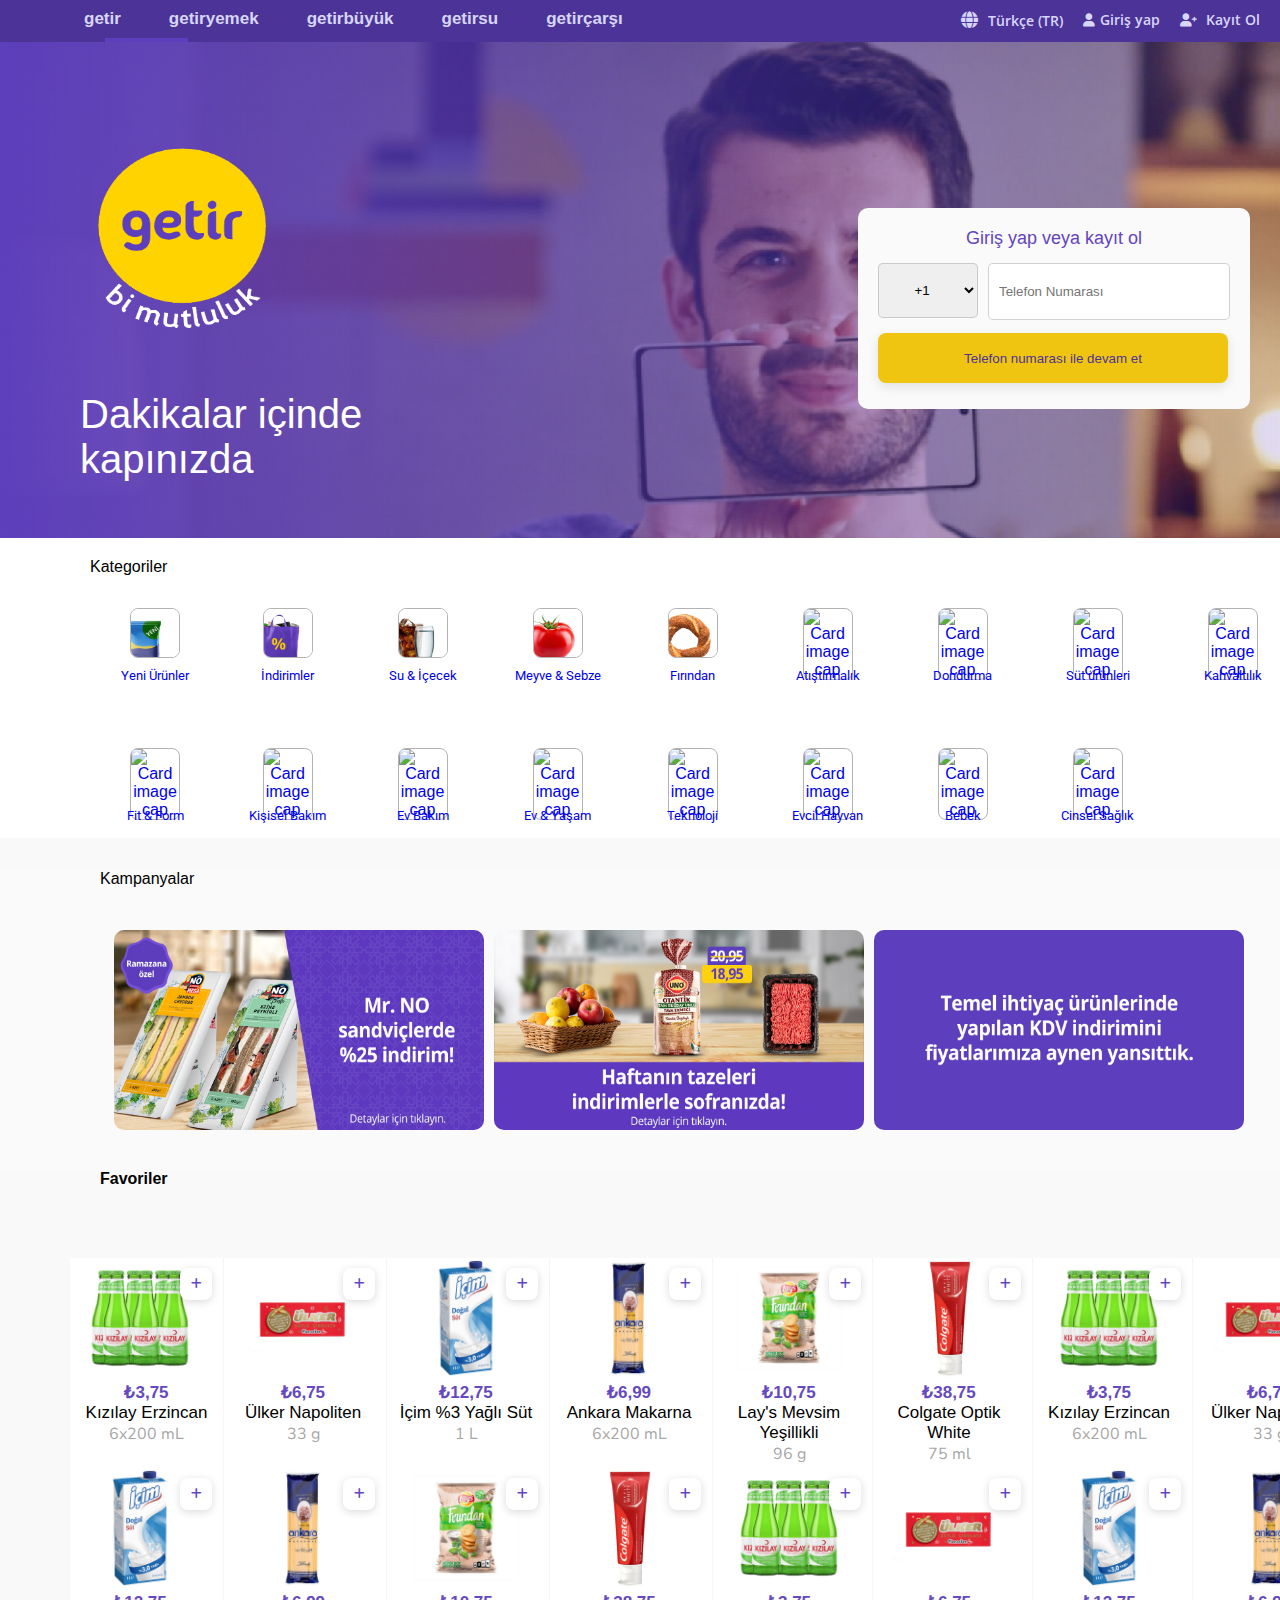
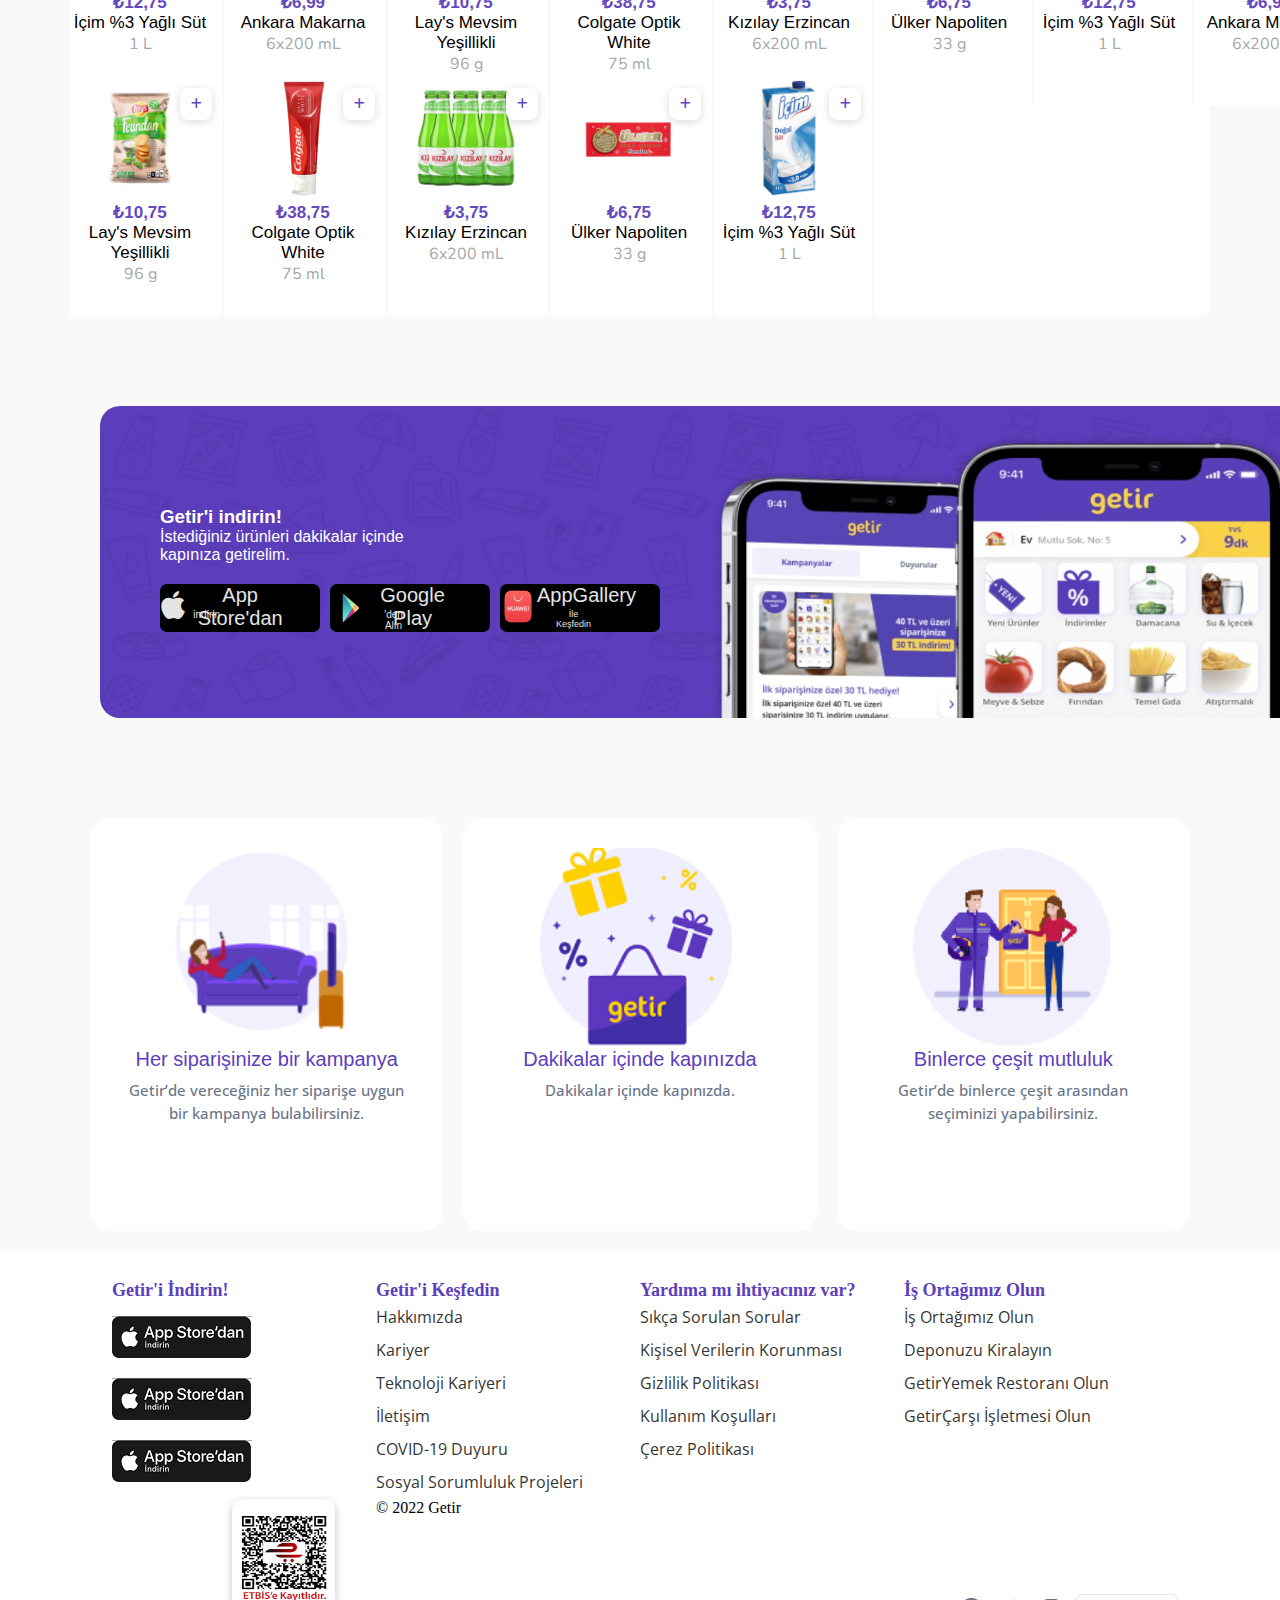
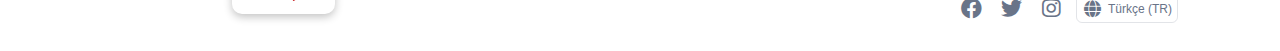
==== commit 22be7e21: "fixed-css" ====
--- a/index.html
+++ b/index.html
@@ -91,7 +91,7 @@
     </div>
     <!-- Added For Mobile Size -->
     <div class="header-getir ">
-      <img class="getir-title" src="/assets/images/getir_title-.png" onclick="openIndexPage()"></img>
+      <img class="getir-title" src="/assets/images/getir_title-.png" alt="" onclick="openIndexPage()"></img>
     </div>
     <div class="select-adress">
       <i class="fa-solid fa-location-dot"></i><span class="adress-title">Teslimat Adresi Belirle</span>
@@ -99,10 +99,10 @@
     <div class="for-mobile-slider">
       <div class="slide-mobile">
         <div class="mobile-slide-image">
-          <img src="assets/images/kampanya.jpeg" class="slide-img" />
+          <img src="assets/images/kampanya.jpeg" class="slide-img" alt=""  />
         </div>
         <div class="mobile-slide-image">
-          <img src="assets/images/kmpn4.jpeg"class="slide-img" />
+          <img src="assets/images/kmpn4.jpeg"class="slide-img" alt="" />
         </div>
         
       </div>
@@ -115,7 +115,7 @@
       </div>
       <div class="phone-num mt-4">
         <form class="cntry-code2">
-          <select class="cntry-code">
+          <select class="cntry-code" aria-label="phone">
             <option value="1">+1</option>
             <option value="2">+2</option>
             <option value="3">+3</option>
@@ -136,20 +136,20 @@
       <div class="slider">
         <div class="slide">
           <div class="slide-image">
-            <img src="assets/images/slide1.png" />
+            <img src="assets/images/slide1.png" alt=""  />
           </div>
           <div class="slide-image">
-            <img src="assets/images/slider2.jpg" />
+            <img src="assets/images/slider2.jpg" alt="" />
           </div>
           <div class="slide-image">
-            <img src="assets/images/slider3.jpg" />
+            <img src="assets/images/slider3.jpg" alt=""  />
           </div>
           <div class="slide-image">
-            <img src="assets/images/slider4.jpg" />
+            <img src="assets/images/slider4.jpg" alt="" />
           </div>
         </div>
         <div class="slide-right">
-          <img src="assets/images/getirlogo.png" class="logo" />
+          <img src="assets/images/getirlogo.png" class="logo" alt=""  />
           <h3 class="slogan">Dakikalar içinde kapınızda</h3>
         </div>
         <div class="slide-left">
@@ -160,7 +160,7 @@
           </div>
           <div class="phone-num mt-4">
             <form class="cntry-code2">
-              <select class="cntry-code">
+              <select class="cntry-code" aria-label="phone">
                 <option value="1">+1</option>
                 <option value="2">+2</option>
                 <option value="3">+3</option>
@@ -179,119 +179,167 @@
       </div>
       <p class="title-cat">Kategoriler</p>
       <div class="category">
-
         <div class="cat-img">
+          <a href="category.html">
           <div class="card-category-cont">
-            <img class="card-img-top" src="assets/images/yeniürün.jpeg" alt="Card image cap" id="yeniurunımg" onclick="openCategoryPage()">
-             <div class="card-body">
-             <span class="card-text-s">Yeni Ürünler</span>
-            </div>
-          </div>
+            <img class="card-img-top" src="assets/images/yeniürün.jpeg" alt="Card image cap" id="yeniurunımg" >
+              <div class="card-body">
+                <span class="card-text-s">Yeni Ürünler</span>
+               </div>
+          </div>
+        </a> 
+        <a href="category.html">
           <div class="card-category-cont">
-            <img class="card-img-top" src="assets/images/indirim.jpeg" alt="Card image cap" id="indirimlerımg"onclick="openCategoryPage()" >
+            <img class="card-img-top" src="assets/images/indirim.jpeg" alt="Card image cap" id="indirimlerımg" >
             <div class="card-body">
               <p class="card-text-s">İndirimler</p>
             </div>
           </div>
+        </a>
+        <a href="category.html">
           <div class="card-category-cont">
-            <img class="card-img-top" src="assets/images/suicecek.jpeg" alt="Card image cap" id="suicecekImg" onclick="openCategoryPage()">
+            <img class="card-img-top" src="assets/images/suicecek.jpeg" alt="Card image cap" id="suicecekImg" >
             <div class="card-body">
               <p class="card-text-s">Su & İçecek</p>
             </div>
           </div>
-
-          <div class="card-category-cont">
-            <img class="card-img-top" src="assets/images/meyvesbze.jpeg" alt="Card image cap" id="meyvesebzeImg" onclick="openCategoryPage()">
-            <div class="card-body">
-              <p class="card-text-s">Meyve & Sebze</p>
-            </div>
-          </div>
-          <div class="card-category-cont">
-            <img class="card-img-top" src="assets/images/fırından.jpeg" alt="Card image cap" id="fırındanImg" onclick="openCategoryPage()">
-            <div class="card-body">
-              <p class="card-text-s">Fırından</p>
-            </div>
-          </div>
-          <div class="card-category-cont">
-            <img class="card-img-top" src="https://cdn.getir.com/cat/56dfe03cf82055030022cdc0_1619242841966_1619242842053.jpeg" alt="Card image cap"id="atıstırmalıkImg" onclick="openCategoryPage()">
-            <div class="card-body">
-              <p class="card-text-s">Atıştırmalık</p>
-            </div>
-          </div>
-          <div class="card-category-cont">
-            <img class="card-img-top" src="https://cdn.getir.com/cat/55bca8484dcda90c00e3aa80_1619242741382_1619242741482.jpeg" alt="Card image cap"id="dondurmaImg" onclick="openCategoryPage()">
-            <div class="card-body">
-              <p class="card-text-s">Dondurma</p>
-            </div>
-          </div>
-
-          <div class="card-category-cont">
-            <img class="card-img-top" src="https://cdn.getir.com/cat/5cfe685e25d48100016b7ea6_b05535e0-a936-4c79-8d89-10db178a928c.jpeg" alt="Card image cap" onclick="openCategoryPage()">
-            <div class="card-body">
-              <p class="card-text-s">Süt ürünleri</p>
-            </div>
-          </div>
-          <div class="card-category-cont">
-            <img class="card-img-top" src="http://cdn.getir.com/cat/61a78ebbdea800061135fd19_1ae7279d-6ab8-4ee1-b58b-9a29695ad314.jpeg" alt="Card image cap" onclick="openCategoryPage()">
-            <div class="card-body">
-              <p class="card-text-s">Kahvaltılık</p>
-            </div>
-          </div>
-          <div class="card-category-cont">
-            <img class="card-img-top" src="http://cdn.getir.com/cat/551430043427d5010a3a5c5d_1619242660025_1619242660107.jpeg" alt="Card image cap" onclick="openCategoryPage()">
-            <div class="card-body">
-              <p class="card-text-s">Yiyecek</p>
-            </div>
-          </div>
-          <div class="card-category-cont">
-            <img class="card-img-top" src="http://cdn.getir.com/cat/57e2996551f3ee030027e28b_1619242858559_1619242858642.jpeg" alt="Card image cap" onclick="openCategoryPage()">
-            <div class="card-body">
-              <p class="card-text-s">Fit & Form</p>
-            </div>
-          </div>
-          <div class="card-category-cont">
-            <img class="card-img-top" src="http://cdn.getir.com/cat/551430043427d5010a3a5c5c_1619242651249_1619242651335.jpeg" alt="Card image cap" onclick="openCategoryPage()">
-            <div class="card-body">
-              <p class="card-text-s">Kişisel Bakım</p>
-            </div>
-          </div>
-          <div class="card-category-cont">
-            <img class="card-img-top" src="http://cdn.getir.com/cat/55449fdf02632e11003c2da8_1619242719523_1619242719602.jpeg" alt="Card image cap" onclick="openCategoryPage()">
-            <div class="card-body">
-              <p class="card-text-s">Ev Bakım</p>
-            </div>
-          </div>
-          <div class="card-category-cont">
-            <img class="card-img-top" src="https://cdn.getir.com/cat/5b06b056b883b700044e3e4c_1619242916956_1619242917048.jpeg" alt="Card image cap" onclick="openCategoryPage()">
-            <div class="card-body">
-              <p class="card-text-s">Ev & Yaşam</p>
-            </div>
-          </div>
-          <div class="card-category-cont">
-            <img class="card-img-top" src="http://cdn.getir.com/cat/551430043427d5010a3a5c62_1619242697597_1619242697702.jpeg" alt="Card image cap" onclick="openCategoryPage()">
-            <div class="card-body">
-              <p class="card-text-s">Teknoloji</p>
-            </div>
-          </div>
-          <div class="card-category-cont">
-            <img class="card-img-top" src="https://cdn.getir.com/cat/551430043427d5010a3a5c63_1619242711604_1619242711687.jpeg" alt="Card image cap" onclick="openCategoryPage()">
-            <div class="card-body">
-              <p class="card-text-s">Evcil Hayvan</p>
-            </div>
-          </div>
-          <div class="card-category-cont">
-            <img class="card-img-top" src="http://cdn.getir.com/cat/551430043427d5010a3a5c5b_1619242620186_1619242620271.jpeg" alt="Card image cap" onclick="openCategoryPage()">
-            <div class="card-body">
-              <p class="card-text-s">Bebek</p>
-            </div>
-          </div>
-          <div class="card-category-cont">
-            <img class="card-img-top" src="https://cdn.getir.com/cat/559c07b093be370c0063dd29_a16cbca7-4f5a-46fc-8f45-45d8e899f57d.jpeg" alt="Card image cap" onclick="openCategoryPage()">
-            <div class="card-body">
-              <p class="card-text-s">Cinsel Sağlık</p>
-            </div>
-          </div>
-          
+        </a>
+        
+          <a href="category.html">
+            <div class="card-category-cont">
+              <img class="card-img-top" src="assets/images/meyvesbze.jpeg" alt="Card image cap" id="meyvesebzeImg" >
+              <div class="card-body">
+                <p class="card-text-s">Meyve & Sebze</p>
+              </div>
+            </div>
+          </a>
+         
+          <a href="category.html">
+            <div class="card-category-cont">
+              <img class="card-img-top" src="assets/images/fırından.jpeg" alt="Card image cap" id="fırındanImg" >
+              <div class="card-body">
+                <p class="card-text-s">Fırından</p>
+              </div>
+            </div>
+          </a>
+         
+          <a href="category.html">
+            <div class="card-category-cont">
+              <img class="card-img-top" src="https://cdn.getir.com/cat/56dfe03cf82055030022cdc0_1619242841966_1619242842053.jpeg" alt="Card image cap"id="atıstırmalıkImg" >
+              <div class="card-body">
+                <p class="card-text-s">Atıştırmalık</p>
+              </div>
+            </div>
+          </a>
+         
+          <a href="category.html">
+            <div class="card-category-cont">
+              <img class="card-img-top" src="https://cdn.getir.com/cat/55bca8484dcda90c00e3aa80_1619242741382_1619242741482.jpeg" alt="Card image cap"id="dondurmaImg" >
+              <div class="card-body">
+                <p class="card-text-s">Dondurma</p>
+              </div>
+            </div>
+          </a>
+         
+          <a href="category.html">
+            <div class="card-category-cont">
+              <img class="card-img-top" src="https://cdn.getir.com/cat/5cfe685e25d48100016b7ea6_b05535e0-a936-4c79-8d89-10db178a928c.jpeg" alt="Card image cap" >
+              <div class="card-body">
+                <p class="card-text-s">Süt ürünleri</p>
+              </div>
+            </div>
+          </a>
+          
+          <a href="category.html">
+            <div class="card-category-cont">
+              <img class="card-img-top" src="http://cdn.getir.com/cat/61a78ebbdea800061135fd19_1ae7279d-6ab8-4ee1-b58b-9a29695ad314.jpeg" alt="Card image cap" >
+              <div class="card-body">
+                <p class="card-text-s">Kahvaltılık</p>
+              </div>
+            </div>
+          </a>
+          
+          <a href="category.html">
+            <div class="card-category-cont">
+              <img class="card-img-top" src="http://cdn.getir.com/cat/551430043427d5010a3a5c5d_1619242660025_1619242660107.jpeg" alt="Card image cap" >
+              <div class="card-body">
+                <p class="card-text-s">Yiyecek</p>
+              </div>
+            </div>
+          </a>
+        
+          <a href="category.html">
+            <div class="card-category-cont">
+              <img class="card-img-top" src="http://cdn.getir.com/cat/57e2996551f3ee030027e28b_1619242858559_1619242858642.jpeg" alt="Card image cap" >
+              <div class="card-body">
+                <p class="card-text-s">Fit & Form</p>
+              </div>
+            </div>
+          </a>
+          
+          <a href="category.html">
+            <div class="card-category-cont">
+              <img class="card-img-top" src="http://cdn.getir.com/cat/551430043427d5010a3a5c5c_1619242651249_1619242651335.jpeg" alt="Card image cap" >
+              <div class="card-body">
+                <p class="card-text-s">Kişisel Bakım</p>
+              </div>
+            </div>
+          </a>
+          
+          <a href="category.html">
+            <div class="card-category-cont">
+              <img class="card-img-top" src="http://cdn.getir.com/cat/55449fdf02632e11003c2da8_1619242719523_1619242719602.jpeg" alt="Card image cap" >
+              <div class="card-body">
+                <p class="card-text-s">Ev Bakım</p>
+              </div>
+            </div>
+          </a>
+          
+          <a href="category.html">
+            <div class="card-category-cont">
+              <img class="card-img-top" src="https://cdn.getir.com/cat/5b06b056b883b700044e3e4c_1619242916956_1619242917048.jpeg" alt="Card image cap" >
+              <div class="card-body">
+                <p class="card-text-s">Ev & Yaşam</p>
+              </div>
+            </div>
+          </a>
+          
+          <a href="category.html">
+            <div class="card-category-cont">
+              <img class="card-img-top" src="http://cdn.getir.com/cat/551430043427d5010a3a5c62_1619242697597_1619242697702.jpeg" alt="Card image cap" >
+              <div class="card-body">
+                <p class="card-text-s">Teknoloji</p>
+              </div>
+            </div>
+          </a>
+          
+          
+          <a href="category.html">
+            <div class="card-category-cont">
+              <img class="card-img-top" src="https://cdn.getir.com/cat/551430043427d5010a3a5c63_1619242711604_1619242711687.jpeg" alt="Card image cap" >
+              <div class="card-body">
+                <p class="card-text-s">Evcil Hayvan</p>
+              </div>
+            </div>
+          </a>
+          
+          <a href="category.html">
+            <div class="card-category-cont">
+              <img class="card-img-top" src="http://cdn.getir.com/cat/551430043427d5010a3a5c5b_1619242620186_1619242620271.jpeg" alt="Card image cap" >
+              <div class="card-body">
+                <p class="card-text-s">Bebek</p>
+              </div>
+            </div>
+          </a>
+         
+          <a href="category.html">
+            <div class="card-category-cont">
+              <img class="card-img-top" src="https://cdn.getir.com/cat/559c07b093be370c0063dd29_a16cbca7-4f5a-46fc-8f45-45d8e899f57d.jpeg" alt="Card image cap" >
+              <div class="card-body">
+                <p class="card-text-s">Cinsel Sağlık</p>
+              </div>
+            </div>
+          </a>
         </div>
       </div>
 
@@ -584,7 +632,7 @@
       </div>
     </div>
       <div class="getir-banner">
-        <img src="assets/images/banner.jpg" class="banner-img">
+        <img src="assets/images/banner.jpg" class="banner-img" alt="" >
         <div class="banner-right">
           <h3 class="banner-title">Getir'i indirin!</h3>
           <p>İstediğiniz ürünleri dakikalar içinde kapınıza getirelim.</p>
@@ -600,7 +648,7 @@
             </div>
             <div class="app-btn">
               <div class="title-icon">
-                <img src="assets/images/googleplay.png" class="googleplay">
+                <img src="assets/images/googleplay.png" class="googleplay" alt="" >
 
                 <p class="app-title">Google Play </p>
               </div>
@@ -609,7 +657,7 @@
             </div>
             <div class="app-btn">
               <div class="title-icon">
-                <img src="assets/images/appgallery.png" class="appgallery">
+                <img src="assets/images/appgallery.png" class="appgallery" alt="" >
 
                 <p class="app-title">AppGallery </p>
                 <span class="gal-title">İle Keşfedin</span>
@@ -629,7 +677,7 @@
     <div class="card__area">
     <div class="card1">
       <div class="card-image-area">
-      <img src="assets/images/card1.png" class="card-img">
+      <img src="assets/images/card1.png" class="card-img" alt="" >
     </div>
       <p class="card-title">Her siparişinize bir kampanya</p>
       <p class="card-desc">Getir’de vereceğiniz her siparişe uygun bir kampanya bulabilirsiniz.</p>
@@ -637,14 +685,14 @@
   </div>
     <div class="card1">
       <div class="card-image-area">
-      <img src="assets/images/x.png" class="card-img">
+      <img src="assets/images/x.png" class="card-img" alt="" >
     </div>
       <p class="card-title">Dakikalar içinde kapınızda</p>
       <p class="card-desc">Dakikalar içinde kapınızda.</p>
     </div>
     <div class="card1">
       <div class="card-image-area">
-      <img src="assets/images/card2.png" class="card-img">
+      <img src="assets/images/card2.png" class="card-img" alt="" >
     </div>
       <p class="card-title">Binlerce çeşit mutluluk</p>
       <p class="card-desc">Getir’de binlerce çeşit arasından seçiminizi yapabilirsiniz.</p>
@@ -658,9 +706,9 @@
           <div class="col-sm-4 col-md-3 item ">
             <h5>Getir'i İndirin!</h5>
             <div class="app-container2">
-              <img src="assets/images/appstore.png" class="footer-app">
-              <img src="assets/images/appstore.png" class="footer-app">
-              <img src="assets/images/appstore.png" class="footer-app">
+              <img src="assets/images/appstore.png" class="footer-app" alt="" >
+              <img src="assets/images/appstore.png" class="footer-app" alt="" >
+              <img src="assets/images/appstore.png" class="footer-app" alt="" >
             </div>
           </div>
           <div class="col-sm-4 col-md-3 item ">
@@ -696,7 +744,7 @@
           </div>
           <div class="col-sm-4 col-md-3 item qr ">
             <div class="qr-img"></div>
-            <img src="assets/images/qr.png" class="qr-image">
+            <img src="assets/images/qr.png" class="qr-image" alt="" >
 
           </div>
 
@@ -731,18 +779,18 @@
       <h7 class="modal-title">Dil değiştir</h7>
 
       <div class="form-check-lan">
-        <input class="form-check-input1" type="radio" name="flexRadioDefault" id="trbtn" checked>
+        <input class="form-check-input1" type="radio" name="flexRadioDefault" aria-label="d" id="trbtn" checked>
         <label class="form-check-label1" for="flexRadioDefault1">
           Türkçe
         </label>
-        <img class="ln-tr-flag" src="assets/images/tr-flag.png">
+        <img class="ln-tr-flag" src="assets/images/tr-flag.png" alt="" >
         <hr class="new">
 
-        <input class="form-check-input2" type="radio" name="flexRadioDefault" id="engbtn">
+        <input class="form-check-input2" type="radio" name="flexRadioDefault" aria-label="d" id="engbtn">
         <label class="form-check-label2" for="flexRadioDefault2">
           English
         </label>
-        <img class="lan-flag" src="assets/images/usa.jpg">
+        <img class="lan-flag" src="assets/images/usa.jpg" alt="" >
 
       </div>
       <button class="update-btn2" id="upBtn">Güncelle</button>
@@ -760,7 +808,7 @@
 
       <div class="phone-num mt-4">
         <form class="cntry-code2">
-          <select class="cntry-code">
+          <select class="cntry-code" aria-label="phone">
             <option value="1">+1</option>
             <option value="2">+2</option>
             <option value="3">+3</option>
@@ -792,7 +840,7 @@
 
       <div class="phone-num mt-4">
         <form class="cntry-code2">
-          <select class="cntry-code">
+          <select class="cntry-code" aria-label="phone">
             <option value="1">+1</option>
             <option value="2">+2</option>
             <option value="3">+3</option>
@@ -815,7 +863,7 @@
 
         </div>
         <div class="check-model3">
-          <input type="checkbox" checked="checked" class="checkbox-m3">
+          <input type="checkbox" checked="checked" class="checkbox-m3" aria-label="d">
           <span class="checkmarkk"></span>
           <p class="check-desc">Getir'in bana özel kampanya, tanıtım fırsatlarından haberdar olmak istiyorum.</p>
         </div>
@@ -833,11 +881,11 @@
       <div class="">
         <button class="signup-btn">Kayıt Ol</button>
       </div>
-      <div class="modal-down">
-        <p>Getir'e üyeyseniz <a href="#" id="movesignin" onclick="showSignInModal()">Giriş yap </a></p>
-      </div>
-    </div>
-
+      
+    </div>
+    <div class="modal-down2">
+      <p>Getir'e üyeyseniz <a href="#" id="movesignin" onclick="showSignInModal()">Giriş yap </a></p>
+    </div>
   </div>
 
 
--- a/style.css
+++ b/style.css
@@ -22,7 +22,9 @@
   padding: 0;
 
 }
-
+a{
+  text-decoration: none;
+}
 .header {
  width: 100%;
  position: relative;
@@ -165,7 +167,6 @@
 
 .modal-content-signup .cntry-code{
   width:100px;
-  position:relative;
   right:20px;
  
 }
@@ -213,27 +214,8 @@
   text-decoration: none;
   cursor: pointer;
 }
-.modal-content-signup .modal-down{
-  width: 445px;
-  margin-top:20px;
-  height:65px;
-  right:0;
-  text-align: center;
-  
- 
-}
-.modal-content-signup .modal-down p{
- font-size:15px;
- color:rgb(105, 112, 122);
- position: relative;
- top:20px;
-}
-.modal-content-signup .modal-down a{
-  font-size:15px;
-  color:rgb(93 62 188);
-  text-decoration: none;
-  
- }
+
+
 .check-model3{
   margin-top:60px;
   display: flex;
@@ -611,15 +593,18 @@
   
 }
 .modal-down{
-  background-color:  rgb(245 245 245);
   width:443px;
   line-height: 24px;
-  left:-20px;
+
   position: relative;
   margin-top:50px;
   border-bottom-left-radius: 10px;
   border-bottom-right-radius:10px ;
   height: 47px;
+  border-radius: 8px;
+  background-color: rgb(234, 234, 234);
+  color:var(--white-col);
+  
 }
 .modal-down p{
 position: relative;
@@ -627,9 +612,19 @@
 color:rgba(128, 128, 128, 0.728);
 font-size:13px;
 }
-
-
-
+.modal-down2{
+  position: fixed;
+  height: 50px;
+  display: flex;
+  justify-content: center;
+  align-items: center;
+  bottom: 47px;
+  width: 485px;
+  border-bottom-right-radius: 10px;
+  border-bottom-left-radius: 10px;
+  background-color: #e6e6e6;
+  left: 470px;
+}
 
 .phone-btn:hover{
   background-color: var(--bttn-color);
